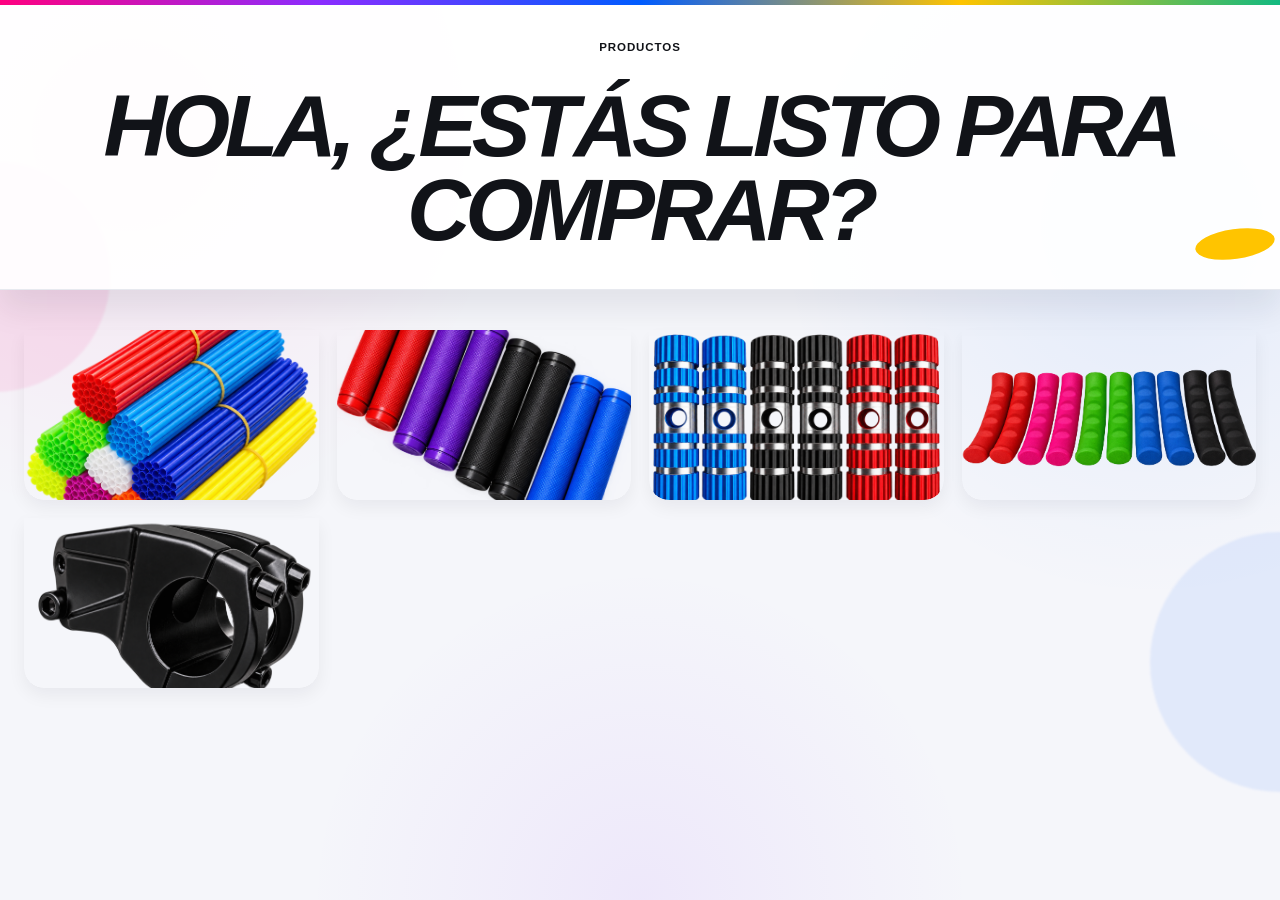
==== index.html @ 0cabebf1 "first commit" ====
<!DOCTYPE html>
<html lang="en">
<head>
    <meta charset="UTF-8">
    <meta name="viewport" content="width=device-width, initial-scale=1.0">
    <title>Stunt</title>
    <link rel="stylesheet" href="style.css">
</head>
<body>
    <header>
        <nav class="navbar">
            <a href="prod.html">Productos</a>

        </nav>
        <h1>Hola, ¿estás listo para comprar?</h1>
    </header>
    <main id="main-index">
        <section class="seccion-miniaturas">
    <!-- El JavaScript inyectará las fotos de los productos acá adentro -->
    <div id="grid-miniaturas-destacadas"></div>
    </section>

    </main>
    <script src="js.js"></script>
</body>
</html>
---- style.css ----
/* ==========================================================================
   1. CONFIGURACIÓN BASE Y VARIABLES
   ========================================================================== */

:root {
  --rosa: #ff007f;
  --rosa-neon: #ff007b;
  --violeta: #8b2cff;
  --azul: #005cff;
  --azul-francia: #0052ff;
  --amarillo: #ffc400;
  --verde: #12b981;

  --negro: #111318;
  --negro-suave: #252936;
  --negro-asfalto: #11141d;

  --fondo: #f5f6fa;
  --fondo-web: #f5f6fa;
  --fondo-tarjeta: #ffffff;

  --blanco: #ffffff;

  --texto: #151821;
  --texto-principal: #151821;
  --texto-secundario: #697386;

  --borde: #e7e9ef;
  --borde-suave: #e7e9ef;
}

/* ==========================================================================
   2. RESET
   ========================================================================== */

* {
  box-sizing: border-box;
  margin: 0;
  padding: 0;
}

html {
  scroll-behavior: smooth;
}

body {
  min-height: 100vh;
  font-family: Arial, Helvetica, sans-serif;
  background:
    radial-gradient(
      circle at 10% 15%,
      rgba(255, 0, 127, 0.08),
      transparent 28%
    ),
    radial-gradient(
      circle at 90% 25%,
      rgba(0, 92, 255, 0.08),
      transparent 28%
    ),
    radial-gradient(
      circle at 50% 100%,
      rgba(139, 44, 255, 0.07),
      transparent 30%
    ),
    var(--fondo);
  color: var(--texto);
  line-height: 1.4;
  overflow-x: hidden;
}

/* ==========================================================================
   3. GRAFFITI DE FONDO
   ========================================================================== */

body::before,
body::after {
  content: "";
  position: fixed;
  z-index: -1;
  pointer-events: none;
  border-radius: 50%;
  filter: blur(1px);
}

body::before {
  width: 230px;
  height: 230px;
  top: 18%;
  left: -120px;
  background: rgba(255, 0, 127, 0.08);
  animation: graffitiRosa 10s ease-in-out infinite alternate;
}

body::after {
  width: 260px;
  height: 260px;
  right: -130px;
  bottom: 12%;
  background: rgba(0, 92, 255, 0.08);
  animation: graffitiAzul 12s ease-in-out infinite alternate;
}

@keyframes graffitiRosa {
  0% {
    transform: translate(0, 0) rotate(0deg);
  }

  100% {
    transform: translate(40px, 70px) rotate(25deg);
  }
}

@keyframes graffitiAzul {
  0% {
    transform: translate(0, 0) rotate(0deg);
  }

  100% {
    transform: translate(-40px, -50px) rotate(-25deg);
  }
}

/* ==========================================================================
   4. HEADER
   ========================================================================== */

header {
  position: relative;
  padding: 28px 16px 32px;
  text-align: center;
  background: rgba(255, 255, 255, 0.92);
  border-bottom: 1px solid var(--borde);
  box-shadow: 0 20px 30px rgba(15, 23, 42, 0.08);
  overflow: hidden;
}

header::before {
  content: "";
  position: absolute;
  top: 0;
  left: 0;
  width: 100%;
  height: 5px;
  background: linear-gradient(
    90deg,
    var(--rosa),
    var(--violeta),
    var(--azul),
    var(--amarillo),
    var(--verde)
  );
}

/* ==========================================================================
   5. NAVBAR
   ========================================================================== */

.navbar {
  position: relative;
  z-index: 5;
  display: flex;
  justify-content: center;
  align-items: center;
  flex-wrap: wrap;
  gap: 10px;
  margin-bottom: 22px;
}

.navbar a {
  display: inline-block;
  padding: 7px 11px;
  color: var(--negro);
  font-size: 0.72rem;
  font-weight: 800;
  letter-spacing: 0.08em;
  text-decoration: none;
  text-transform: uppercase;
  border-radius: 8px;
  transition:
    color 0.25s ease,
    background 0.25s ease,
    transform 0.25s ease;
  animation: navEntrada 0.7s ease both;
}

.navbar a:hover {
  color: var(--blanco);
  background: var(--negro);
  transform: translateY(-2px) rotate(-1deg);
}

@keyframes navEntrada {
  from {
    opacity: 0;
    transform: translateY(-8px);
  }

  to {
    opacity: 1;
    transform: translateY(0);
  }
}

/* ==========================================================================
   6. TÍTULO
   ========================================================================== */

header h1 {
  position: relative;
  display: inline-block;
  color: var(--negro);
  font-size: 28px;
  font-weight: 900;
  font-style: italic;
  line-height: 0.95;
  letter-spacing: -0.06em;
  text-transform: uppercase;
  animation: tituloEntrada 0.9s ease both;
}

header h1::after {
  content: "";
  position: absolute;
  z-index: -1;
  width: 80px;
  height: 30px;
  right: -20px;
  bottom: -8px;
  background: var(--amarillo);
  border-radius: 50%;
  transform: rotate(-8deg);
  animation: tituloNeon 4s ease-in-out infinite alternate;
}

.txt-rosa {
  color: var(--rosa);
}

.txt-azul {
  color: var(--azul);
}

.txt-amarillo {
  color: var(--amarillo);
}

@keyframes tituloEntrada {
  0% {
    opacity: 0;
    transform: translateY(20px) rotate(-4deg) scale(0.92);
  }

  100% {
    opacity: 1;
    transform: translateY(0) rotate(0) scale(1);
  }
}

@keyframes tituloNeon {
  0% {
    transform: rotate(-8deg) scale(1);
  }

  100% {
    transform: rotate(6deg) scale(1.12);
  }
}

/* ==========================================================================
   7. CONTENIDO PRINCIPAL
   ========================================================================== */

#main-index {
  width: 100%;
  display: flex;
  align-items: center;
  justify-content: center;
}

main {
  width: 100%;
  margin: 0 auto;
  padding: 10px;
}

/* ==========================================================================
   8. LISTADO DE PRODUCTOS
   FIRST MOBILE
   ========================================================================== */

.prod-list {
  width: 100%;
  display: grid;

  /* Mercado Libre: varios productos por fila */
  grid-template-columns: repeat(2, minmax(0, 1fr));

  gap: 10px;
  justify-content: center;
  align-items: stretch;
}

/* ==========================================================================
   9. TARJETA DE PRODUCTO
   ========================================================================== */

.producto-card {
  --color-card: var(--rosa);
  --delay-card: 0s;

  position: relative;

  display: flex;
  flex-direction: column;
  align-items: center;

  width: 100%;
  min-width: 0;
  max-width: none;

  margin: 0;
  padding: 12px;

  background: var(--fondo-tarjeta);
  border: 1px solid var(--borde);
  border-radius: 15px;

  text-align: center;
  overflow: hidden;
  text-wrap: wrap;

  box-shadow:
    0 8px 20px rgba(15, 23, 42, 0.07),
    0 2px 6px rgba(15, 23, 42, 0.03);

  animation: tarjetaFlotando 5s ease-in-out infinite;
  animation-delay: var(--delay-card);

  transition:
    transform 0.3s ease,
    box-shadow 0.3s ease;
}

.producto-card::before {
  content: "";
  position: absolute;
  top: 0;
  left: 0;

  width: 100%;
  height: 4px;

  background: var(--color-card);
}

.producto-card::after {
  content: "";
  position: absolute;
  z-index: 0;

  width: 85px;
  height: 85px;

  right: -40px;
  bottom: -40px;

  background: var(--color-card);
  opacity: 0.08;

  border-radius: 50%;
  pointer-events: none;
}

.producto-card:nth-child(4n + 1) {
  --color-card: var(--rosa);
  --delay-card: 0s;
}

.producto-card:nth-child(4n + 2) {
  --color-card: var(--azul);
  --delay-card: 0.3s;
}

.producto-card:nth-child(4n + 3) {
  --color-card: var(--violeta);
  --delay-card: 0.6s;
}

.producto-card:nth-child(4n + 4) {
  --color-card: var(--amarillo);
  --delay-card: 0.9s;
}

@keyframes tarjetaFlotando {
  0%,
  100% {
    transform: translateY(0);
  }

  50% {
    transform: translateY(-4px);
  }
}

/* ==========================================================================
   10. IMAGEN DEL PRODUCTO + EFECTO 3D
   ========================================================================== */

.producto-card img {
  --img-rx: 0deg;
  --img-ry: 0deg;
  --img-z: 10px;
  --img-scale: 1;

  position: relative;
  z-index: 2;

  width: 80%;
  max-width: 210px;
  height: 125px;

  object-fit: contain;
  margin-bottom: 12px;

  background: linear-gradient(
    145deg,
    #f8f9fc,
    #eef1f6
  );

  border-radius: 12px;
  border: 1px solid #edf0f5;

  transform:
    perspective(800px)
    translateZ(var(--img-z))
    rotateX(var(--img-rx))
    rotateY(var(--img-ry))
    scale(var(--img-scale));

  transform-style: preserve-3d;

  filter:
    drop-shadow(0 14px 8px rgba(15, 23, 42, 0.12))
    drop-shadow(0 4px 4px rgba(0, 0, 0, 0.06));

  animation:
    imagenRespira 4s ease-in-out infinite,
    imagenBalancea 6s ease-in-out infinite alternate;

  transition:
    filter 0.35s ease,
    transform 0.35s ease;
}

@keyframes imagenRespira {
  0%,
  100% {
    transform:
      perspective(800px)
      translateZ(var(--img-z))
      rotateX(var(--img-rx))
      rotateY(var(--img-ry))
      scale(var(--img-scale));
  }

  50% {
    transform:
      perspective(800px)
      translateY(-3px)
      translateZ(var(--img-z))
      rotateX(var(--img-rx))
      rotateY(var(--img-ry))
      scale(calc(var(--img-scale) * 1.025));
  }
}

@keyframes imagenBalancea {
  0% {
    rotate: -1deg;
  }

  100% {
    rotate: 1deg;
  }
}

/* ==========================================================================
   11. TEXTOS DEL PRODUCTO
   ========================================================================== */

.producto-card h2 {
  position: relative;
  z-index: 2;

  width: 100%;

  margin-bottom: 6px;

  color: var(--texto-principal);
  font-size: 0.92rem;
  font-weight: 900;
  line-height: 1.15;
}

.producto-card p {
  position: relative;
  z-index: 2;

  width: 100%;

  margin-bottom: 10px;

  color: var(--texto-secundario);
  font-size: 0.78rem;
  line-height: 1.35;
}

.color-text-verde {
  color: var(--verde) !important;
}

.color-text-rosa {
  color: var(--rosa) !important;
}

.color-text-azul {
  color: var(--azul) !important;
}

.color-text-violeta {
  color: var(--violeta) !important;
}

.color-text-amarillo {
  color: #d69f00 !important;
}

.color-text-naranja {
  color: #ff6600 !important;
}

.color-text-negro {
  color: var(--negro) !important;
}

.color-text-blanco {
  color: #a1b1c7 !important;
}

/* ==========================================================================
   12. BOTONES
   ========================================================================== */

.btn-comprar,
.btn-ver-mas {
  position: relative;
  z-index: 2;

  display: inline-flex;
  align-items: center;
  justify-content: center;

  width: 100%;
  min-height: 40px;

  border: 0;
  border-radius: 9px;

  font-size: 0.7rem;
  font-weight: 900;
  letter-spacing: 0.03em;
  text-transform: uppercase;

  cursor: pointer;

  transition:
    transform 0.1s ease,
    background 0.25s ease,
    box-shadow 0.25s ease;

  -webkit-tap-highlight-color: transparent;
}

.btn-comprar {
  margin-top: auto;

  color: var(--blanco);
  background: var(--negro);
}

.btn-comprar:hover {
  background: var(--rosa);
  transform: translateY(-2px);

  box-shadow:
    0 8px 18px color-mix(
      in srgb,
      var(--rosa) 25%,
      transparent
    );
}

.btn-ver-mas {
  margin-top: 7px;

  color: var(--negro);
  background: #eef0f5;
}

.btn-ver-mas:hover {
  color: var(--blanco);
  background: var(--azul);
  transform: translateY(-2px);

  box-shadow:
    0 8px 18px color-mix(
      in srgb,
      var(--azul) 25%,
      transparent
    );
}

/* ==========================================================================
   13. DETALLE DEL PRODUCTO
   ========================================================================== */

#detalle-producto-container {
  width: 100%;
}

.producto-card-detalle {
  position: relative;

  display: flex;
  flex-direction: column;
  align-items: center;

  width: 100%;
  max-width: 850px;

  margin: 0 auto;
  padding: 22px;

  background: var(--fondo-tarjeta);
  border: 1px solid var(--borde);
  border-radius: 20px;

  box-shadow:
    0 15px 35px rgba(15, 23, 42, 0.08);

  overflow: hidden;
}

.producto-card-detalle img {
  width: 100%;
  max-width: 420px;
  height: 300px;

  object-fit: contain;
  margin-bottom: 20px;

  background: #f8fafc;
  border: 1px solid #edf0f5;
  border-radius: 16px;
}

/* ==========================================================================
   14. SELECTORES DE COLORES
   ========================================================================== */

.contenedor-selectores {
  display: flex;
  flex-wrap: wrap;
  justify-content: center;

  gap: 10px;

  width: 100%;
  max-width: 280px;

  margin: 20px 0;
}

.circulo-color {
  width: 34px;
  height: 34px;

  flex: 0 0 auto;

  border-radius: 50%;
  border: 3px solid var(--blanco) !important;

  box-shadow:
    0 0 0 1px #cbd5e1,
    0 2px 6px rgba(0, 0, 0, 0.08);

  cursor: pointer;

  transition:
    transform 0.2s ease,
    box-shadow 0.2s ease;
}

.circulo-color:hover {
  transform: scale(1.12);
}

.circulo-color.activo {
  transform: scale(1.22);

  box-shadow:
    0 0 0 2px var(--negro),
    0 4px 10px rgba(0, 0, 0, 0.15);
}

/* MAPEO DE COLORES */

.circulo-color.color-rojo {
  background-color: #ff0044 !important;
}

.circulo-color.color-azul {
  background-color: #0055ff !important;
}

.circulo-color.color-negro {
  background-color: #111318 !important;
}

.circulo-color.color-blanco {
  background-color: #ffffff !important;
}

.circulo-color.color-verde {
  background-color: #12b981 !important;
}

.circulo-color.color-amarillo {
  background-color: #ffcc00 !important;
}

.circulo-color.color-violeta {
  background-color: #8b2cff !important;
}

.circulo-color.color-naranja {
  background-color: #ff6600 !important;
}

.circulo-color.color-verde-lima {
  background-color: #ccff00 !important;
}

.circulo-color.color-rosa {
  background-color: #ff007f !important;
}

.color-indicador {
  display: inline-flex;
  align-items: center;
  gap: 8px;

  margin-bottom: 12px;

  color: var(--texto-secundario);
  font-size: 0.9rem;
  font-weight: 700;
}

.btn-volver {
  display: inline-flex;
  align-items: center;
  justify-content: center;

  width: 100%;
  min-height: 44px;

  margin-top: 15px;

  color: var(--blanco);
  background: var(--negro);

  border: 0;
  border-radius: 10px;

  font-size: 0.82rem;
  font-weight: 900;
  text-transform: uppercase;

  cursor: pointer;

  transition:
    transform 0.25s ease,
    background 0.25s ease;
}

.btn-volver:hover {
  background: var(--violeta);
  transform: translateY(-2px);
}

/* ==========================================================================
   15. CARRITO FLOTANTE
   ========================================================================== */

#btn-flotante-carrito {
  position: fixed;
  z-index: 1000;

  right: 16px;
  bottom: 16px;

  display: flex;
  align-items: center;
  justify-content: center;

  gap: 10px;

  width: auto;
  height: auto;

  padding: 12px 20px;

  color: var(--verde);
  background: var(--negro);

  border: 2px solid var(--verde);
  border-radius: 50px;

  font-size: 0.85rem;
  font-weight: 900;
  letter-spacing: 0.05em;
  text-transform: uppercase;

  cursor: pointer;

  box-shadow:
    0 12px 28px rgba(15, 23, 42, 0.2);

  animation:
    pulsoFlotante 3s ease-in-out infinite;

  -webkit-tap-highlight-color: transparent;
}

#btn-flotante-carrito:active {
  transform: scale(0.95);
}

#btn-flotante-carrito .contador-burbuja {
  position: relative;

  display: flex;
  align-items: center;
  justify-content: center;

  min-width: 22px;
  height: 22px;

  padding: 0 6px;

  color: var(--blanco);
  background: var(--rosa);

  border-radius: 999px;

  font-size: 0.7rem;
  font-weight: 900;
}

@keyframes pulsoFlotante {
  0%,
  100% {
    transform: scale(1);
  }

  50% {
    transform: scale(1.04);
    box-shadow:
      0 14px 32px rgba(18, 185, 129, 0.25);
  }
}

/* ==========================================================================
   16. CHECKOUT
   ========================================================================== */

.lista-checkout-premium {
  display: flex;
  flex-direction: column;

  gap: 16px;

  width: 100%;

  margin: 20px 0;
}

.item-checkout-card {
  position: relative;

  display: flex;
  flex-direction: column;

  gap: 12px;

  width: 100%;

  padding: 20px;

  background: var(--blanco);

  border: 1px solid var(--borde);
  border-radius: 16px;

  box-shadow:
    0 4px 15px rgba(15, 23, 42, 0.04);
}

.item-info {
  text-align: left;
  padding-right: 40px;
}

.item-titulo {
  display: block;

  margin-bottom: 6px;

  color: var(--texto-principal);

  font-size: 2.5rem;
  font-weight: 900;
}

.item-tag-color {
  display: inline-block;

  padding: 5px 12px;

  background: #f0f2f6;

  border-radius: 8px;

  font-size: 1.25rem;
  font-weight: 800;

  text-transform: uppercase;
  letter-spacing: 0.05em;
}

.item-controles-precio {
  display: flex;
  align-items: center;
  justify-content: space-between;

  width: 100%;

  margin-top: 10px;
  padding-top: 12px;

  border-top: 1px solid rgba(0, 0, 0, 0.03);
}

.item-controles {
  display: flex;
  align-items: center;

  gap: 12px;

  padding: 4px;

  background: #f0f2f6;

  border-radius: 30px;
}

.btn-cant {
  display: flex;
  align-items: center;
  justify-content: center;

  width: 38px;
  height: 38px;

  color: var(--negro);
  background: var(--blanco);

  border: 0;
  border-radius: 50%;

  font-size: 1.4rem;
  font-weight: 900;

  cursor: pointer;

  box-shadow:
    0 2px 6px rgba(0, 0, 0, 0.08);

  -webkit-tap-highlight-color: transparent;
}

.btn-cant:active {
  transform: scale(0.9);
}

.item-cantidad-num {
  min-width: 24px;

  color: var(--texto-principal);

  font-size: 1.15rem;
  font-weight: 900;

  text-align: center;
}

.item-subtotal {
  color: var(--texto-principal);

  font-size: 1.4rem;
  font-weight: 900;
}

.btn-eliminar-item {
  position: absolute;

  top: 16px;
  right: 16px;

  display: flex;
  align-items: center;
  justify-content: center;

  padding: 8px;

  border: 0;
  border-radius: 10px;

  color: #dc2626;
  background: #fff0f2;

  font-size: 1.2rem;

  cursor: pointer;

  -webkit-tap-highlight-color: transparent;
}

.btn-eliminar-item:active {
  transform: scale(0.85);
}

.total-pago {
  display: flex;
  align-items: center;
  justify-content: space-between;

  width: 100%;

  margin: 30px 0 15px;
  padding: 20px 4px 0;

  border-top: 2px dashed var(--borde);

  color: var(--texto-principal);

  font-size: 1.4rem;
  font-weight: 900;
}

.total-pago strong {
  color: var(--azul-francia);
  font-size: 2rem;
}

/* ==========================================================================
   17. FORMULARIO
   ========================================================================== */

.form-premium {
  display: flex;
  flex-direction: column;

  gap: 20px;

  width: 100%;
  max-width: 700px;

  margin: 25px auto 0;
}

.input-grupo {
  display: flex;
  flex-direction: column;

  gap: 8px;

  text-align: left;
}

.input-grupo label {
  color: var(--texto-principal);

  font-size: 0.95rem;
  font-weight: 900;

  text-transform: uppercase;
  letter-spacing: 0.05em;
}

.input-grupo input,
.input-grupo select,
.input-grupo textarea {
  width: 100%;

  padding: 16px;

  color: var(--texto-principal);
  background: var(--blanco);

  border: 1px solid var(--borde);
  border-radius: 12px;

  outline: none;

  font-family: inherit;
  font-size: 1.1rem;

  transition:
    border-color 0.2s ease,
    box-shadow 0.2s ease;
}

.input-grupo input:focus,
.input-grupo select:focus,
.input-grupo textarea:focus {
  border-color: var(--azul);

  box-shadow:
    0 0 0 3px rgba(0, 92, 255, 0.15);
}

.btn-enviar-wa {
  display: flex;
  align-items: center;
  justify-content: center;

  width: 100%;
  min-height: 56px;

  margin-top: 10px;

  color: var(--blanco);
  background: #111;

  border: 0;
  border-radius: 14px;

  font-size: 1.05rem;
  font-weight: 900;

  text-transform: uppercase;
  letter-spacing: 0.05em;

  cursor: pointer;

  box-shadow:
    0 6px 15px rgba(0, 0, 0, 0.1);

  transition:
    transform 0.1s ease,
    background 0.25s ease;

  -webkit-tap-highlight-color: transparent;
}

.btn-enviar-wa:hover {
  background: var(--verde);

  box-shadow:
    0 10px 22px rgba(18, 185, 129, 0.25);
}

.btn-enviar-wa:active {
  transform: scale(0.96);
}

/* ==========================================================================
   18. TOAST
   ========================================================================== */

.toast-notificacion {
  position: fixed;
  z-index: 2000;

  left: 50%;
  bottom: 25px;

  width: calc(100% - 30px);
  max-width: 420px;

  padding: 14px 18px;

  color: var(--blanco);
  background: var(--negro);

  border: 1px solid rgba(255, 255, 255, 0.08);
  border-radius: 12px;

  font-size: 0.82rem;
  font-weight: 700;

  text-align: center;

  box-shadow:
    0 15px 35px rgba(15, 23, 42, 0.25);

  transform: translate(-50%, 120px);

  opacity: 0;

  pointer-events: none;

  transition:
    transform 0.35s ease,
    opacity 0.35s ease;
}

.toast-notificacion.mostrar {
  transform: translate(-50%, 0);
  opacity: 1;
}

/* ==========================================================================
   19. MINIATURAS DESTACADAS
   ========================================================================== */

.seccion-miniaturas {
  position: relative;

  display: flex;
  flex-direction: column;
  align-items: center;
  justify-content: center;

  width: 100%;
}

#grid-miniaturas-destacadas {
  display: flex;
  flex-direction: column;
  align-items: center;
  justify-content: center;

  width: 100%;
}

.miniatura-item-home {
  position: relative;

  width: 80%;

  overflow: hidden;

  border-radius: 0 0 20px 20px;

  box-shadow:
    0 7px 18px rgba(15, 23, 42, 0.06);

  transition:
    transform 0.25s ease,
    box-shadow 0.25s ease;

  cursor: pointer;
}

.miniatura-item-home:hover {
  transform: translateY(-4px);

  box-shadow:
    0 12px 25px rgba(15, 23, 42, 0.1);
}

.miniatura-item-home img {
  display: block;

  width: 100%;
  height: auto;

  border-radius: 0 0 20px 20px;

  box-shadow:
    0 25px 30px rgba(15, 23, 42, 0.12);

  transition: transform 0.35s ease;
}

.miniatura-item-home:hover img {
  transform: scale(1.04);
}

/* ==========================================================================
   20. ELEMENTOS FINALES
   ========================================================================== */

#header-fin {
  margin-bottom: 60px;
}

/* ==========================================================================
   21. TABLET
   ========================================================================== */

@media (min-width: 480px) {
  .prod-list {
    grid-template-columns: repeat(3, minmax(0, 1fr));
    gap: 14px;
  }

  .producto-card {
    padding: 15px;
  }

  .producto-card img {
    height: 140px;
  }

  .producto-card h2 {
    font-size: 0.98rem;
  }

  .producto-card p {
    font-size: 0.82rem;
  }

  .btn-comprar,
  .btn-ver-mas {
    font-size: 0.74rem;
  }

  #grid-miniaturas-destacadas {
    display: grid;
    grid-template-columns: repeat(3, 1fr);
    gap: 14px;
  }

  .miniatura-item-home {
    width: 100%;
  }
}

/* ==========================================================================
   22. TABLET GRANDE
   ========================================================================== */

@media (min-width: 650px) {
  .item-checkout-card {
    flex-direction: row;
    align-items: center;
    justify-content: space-between;

    padding: 20px 70px 20px 20px;
  }

  .item-controles-precio {
    width: auto;

    justify-content: flex-end;

    gap: 40px;

    margin-top: 0;
    padding-top: 0;

    border-top: none;
  }

  .btn-eliminar-item {
    top: 50%;
    right: 20px;

    background: transparent;

    transform: translateY(-50%);
  }

  .btn-eliminar-item:active {
    transform: translateY(-50%) scale(0.85);
  }
}

/* ==========================================================================
   23. DESKTOP
   ========================================================================== */

@media (min-width: 768px) {
  header {
    padding: 32px 25px 38px;
  }

  main {
    padding: 40px 24px 70px;
  }

  .prod-list {
    grid-template-columns: repeat(4, minmax(0, 1fr));
    gap: 18px;
  }

  .producto-card {
    padding: 18px;
  }

  .producto-card:hover {
    transform: translateY(-7px);

    box-shadow:
      0 20px 40px rgba(15, 23, 42, 0.12),
      0 5px 12px rgba(15, 23, 42, 0.05);
  }

  .producto-card:hover img {
    --img-rx: 4deg;
    --img-ry: -7deg;
    --img-z: 35px;
    --img-scale: 1.04;

    filter:
      drop-shadow(0 25px 14px rgba(15, 23, 42, 0.2))
      drop-shadow(0 8px 8px rgba(139, 44, 255, 0.12));
  }

  .producto-card img {
    height: 155px;
  }

  .producto-card h2 {
    font-size: 1.05rem;
  }

  .producto-card p {
    font-size: 0.9rem;
  }

  .btn-comprar,
  .btn-ver-mas {
    font-size: 0.82rem;
  }

  .producto-card-detalle {
    padding: 30px;
  }

  .item-checkout-card {
    grid-template-columns: 90px 1fr auto;
    align-items: center;
  }

  #grid-miniaturas-destacadas {
    grid-template-columns: repeat(4, 1fr);
    gap: 18px;
  }

  .miniatura-item-home img {
    height: 170px;
    object-fit: cover;
  }
}

/* ==========================================================================
   24. DESKTOP GRANDE
   ========================================================================== */

@media (min-width: 1024px) {
  .prod-list {
    grid-template-columns: repeat(5, minmax(0, 1fr));
    gap: 20px;
  }

  .producto-card {
    padding: 20px;
  }

  .producto-card img {
    max-width: 210px;
  }

  header h1 {
    font-size: clamp(3.5rem, 7vw, 5.5rem);
  }
}

/* ==========================================================================
   25. ACCESIBILIDAD / MENOS ANIMACIONES
   ========================================================================== */

@media (prefers-reduced-motion: reduce) {
  *,
  *::before,
  *::after {
    scroll-behavior: auto !important;
    animation-duration: 0.01ms !important;
    animation-iteration-count: 1 !important;
    transition-duration: 0.01ms !important;
  }
}
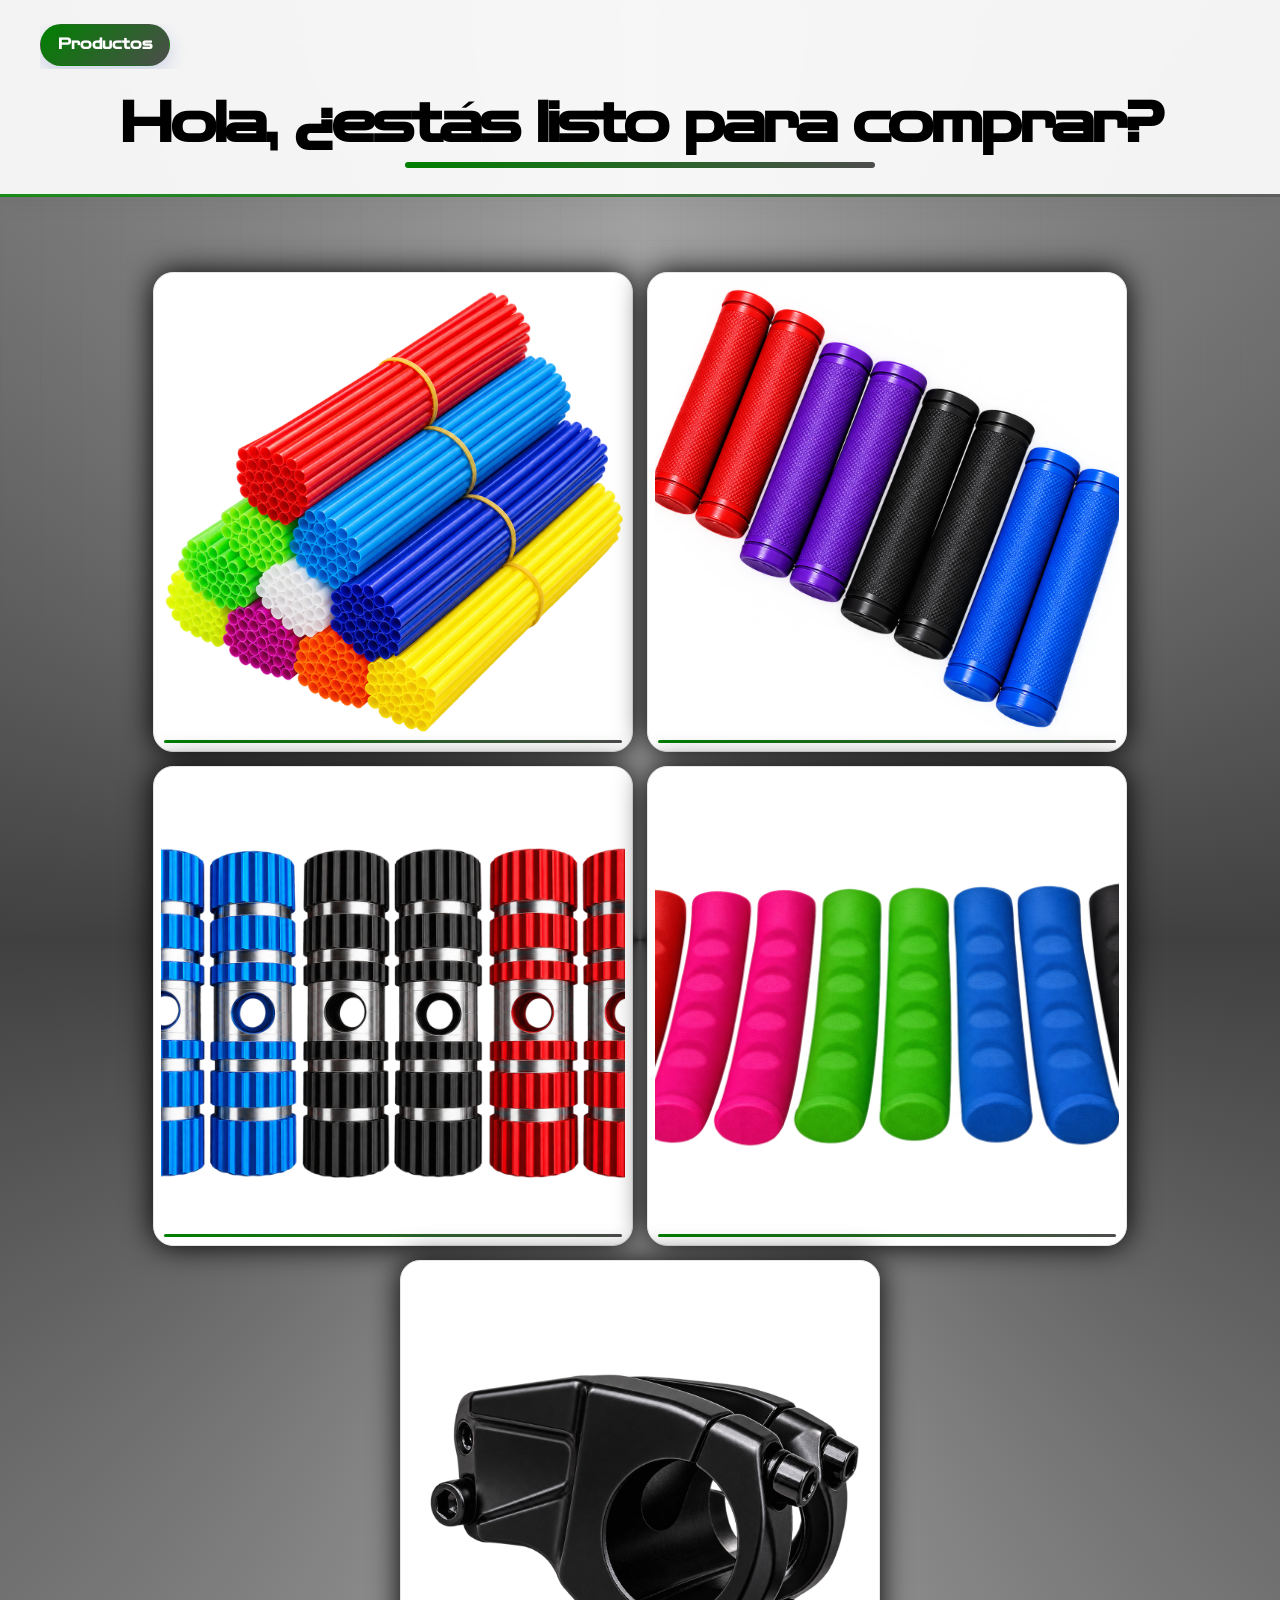
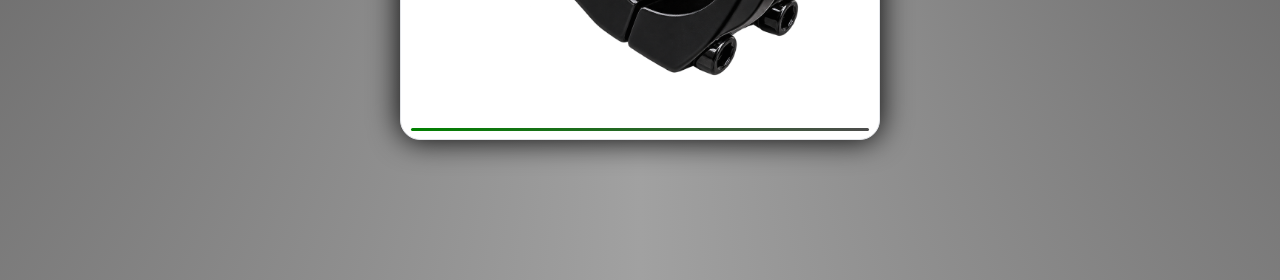
==== commit 628559c3: "panchossistematico" ====
--- a/index.html
+++ b/index.html
@@ -5,6 +5,9 @@
     <meta name="viewport" content="width=device-width, initial-scale=1.0">
     <title>Stunt</title>
     <link rel="stylesheet" href="style.css">
+   <link rel="preconnect" href="https://fonts.googleapis.com">
+<link rel="preconnect" href="https://fonts.gstatic.com" crossorigin>
+<link href="https://fonts.googleapis.com/css2?family=MedievalSharp&family=Zen+Dots&display=swap" rel="stylesheet">
 </head>
 <body>
     <header>
--- a/style.css
+++ b/style.css
@@ -1,37 +1,101 @@
-/* ==========================================================================
-   1. CONFIGURACIÓN BASE Y VARIABLES
-   ========================================================================== */
+/* =========================================================
+   STORE — RED & BLUE
+   Mobile First
+   Diseño moderno / colorido / fuerte / limpio
+   ========================================================= */
+
+
+/* =========================
+   1. VARIABLES
+   ========================= */
 
 :root {
-  --rosa: #ff007f;
-  --rosa-neon: #ff007b;
-  --violeta: #8b2cff;
-  --azul: #005cff;
-  --azul-francia: #0052ff;
-  --amarillo: #ffc400;
-  --verde: #12b981;
-
-  --negro: #111318;
-  --negro-suave: #252936;
-  --negro-asfalto: #11141d;
-
-  --fondo: #f5f6fa;
-  --fondo-web: #f5f6fa;
-  --fondo-tarjeta: #ffffff;
-
+
+  /* ROJOS */
+  --rojo: #e53935;
+  --rojo-fuerte: #c62828;
+  --rojo-claro: #ff5a57;
+  --rojo-suave: #fff0f0;
+
+  /* AZULES */
+  --azul: #2563eb;
+  --azul-fuerte: #1746b5;
+  --azul-claro: #4d83ff;
+  --azul-suave: #eef4ff;
+
+  /* NEUTROS */
+  --negro: #15171b;
+  --negro-suave: #24272d;
+
+  --gris-oscuro: #454952;
+  --gris: #777d87;
+  --gris-claro: #e7e9ed;
+
+  --fondo: #f5f6f8;
   --blanco: #ffffff;
 
-  --texto: #151821;
-  --texto-principal: #151821;
-  --texto-secundario: #697386;
-
-  --borde: #e7e9ef;
-  --borde-suave: #e7e9ef;
-}
-
-/* ==========================================================================
+  --texto: #17191d;
+  --texto-suave: #70757f;
+
+  --borde: #e3e5e9;
+
+
+  /* GRADIENTES */
+--verde: rgb(0, 177, 0);
+--verde-2:#177417;
+--gris: #5e5e5e;
+  --gradiente-principal:
+    linear-gradient(
+      135deg,
+      green,
+      #4d4c4c
+    );
+
+  --gradiente-rojo:
+    linear-gradient(
+      135deg,
+      #ef4444,
+      #c62828
+    );
+
+  --gradiente-azul:
+    linear-gradient(
+      135deg,
+      #3b82f6,
+      #1746b5
+    );
+
+
+  /* SOMBRAS */
+
+  --sombra-suave:
+    0 8px 25px rgba(15, 20, 30, 0.06);
+
+  --sombra-card:
+    0 12px 32px rgba(15, 20, 30, 0.08);
+
+  --sombra-hover:
+    0 18px 42px rgba(15, 20, 30, 0.13);
+
+
+  /* RADIOS */
+
+  --radio-xs: 9px;
+  --radio-sm: 13px;
+  --radio-md: 18px;
+  --radio-lg: 25px;
+  --radio-xl: 32px;
+
+
+  /* TRANSICIONES */
+
+  --transicion: 0.25s ease;
+}
+
+
+/* =========================
    2. RESET
-   ========================================================================== */
+   ========================= */
 
 * {
   box-sizing: border-box;
@@ -41,614 +105,605 @@
 
 html {
   scroll-behavior: smooth;
+  -webkit-text-size-adjust: 100%;
 }
 
 body {
   min-height: 100vh;
-  font-family: Arial, Helvetica, sans-serif;
-  background:
-    radial-gradient(
-      circle at 10% 15%,
-      rgba(255, 0, 127, 0.08),
-      transparent 28%
-    ),
-    radial-gradient(
-      circle at 90% 25%,
-      rgba(0, 92, 255, 0.08),
-      transparent 28%
-    ),
-    radial-gradient(
-      circle at 50% 100%,
-      rgba(139, 44, 255, 0.07),
-      transparent 30%
-    ),
-    var(--fondo);
-  color: var(--texto);
+  font-family: "Zen Dots", sans-serif;
+background: conic-gradient( #a1a1a1, #414040, #a1a1a1, #414040, #a1a1a1);
+ 
+  
   line-height: 1.4;
   overflow-x: hidden;
 }
 
-/* ==========================================================================
-   3. GRAFFITI DE FONDO
-   ========================================================================== */
-
-body::before,
-body::after {
+
+
+body::before {
+
   content: "";
+
   position: fixed;
+
+  inset: 0;
+
   z-index: -1;
+
   pointer-events: none;
+
+  background-image:
+
+    linear-gradient(
+      rgba(30, 40, 60, 0.025) 1px,
+      transparent 1px
+    ),
+
+    linear-gradient(
+      90deg,
+      rgba(30, 40, 60, 0.025) 1px,
+      transparent 1px
+    );
+
+  background-size: 40px 40px;
+
+  mask-image:
+    linear-gradient(
+      to bottom,
+      black,
+      transparent 75%
+    );
+}
+
+
+img {
+  display: block;
+  max-width: 100%;
+}
+
+
+button,
+input,
+textarea,
+select {
+  font: inherit;
+}
+
+
+button {
+  cursor: pointer;
+}
+
+
+a {
+  color: inherit;
+  text-decoration: none;
+}
+
+
+/* =========================
+   3. HEADER
+   ========================= */
+
+header {
+
+  position: relative;
+
+  z-index: 50;
+
+  width: 100%;
+
+  padding:
+    18px 16px 21px;
+
+  background:
+    rgba(255, 255, 255, 0.91);
+
+  border-bottom:
+    1px solid rgba(20, 30, 50, 0.08);
+
+  box-shadow:
+    0 5px 25px rgba(20, 25, 35, 0.05);
+
+  backdrop-filter: blur(18px);
+  -webkit-backdrop-filter: blur(18px);
+}
+
+
+header::after {
+
+  content: "";
+
+  position: absolute;
+
+  left: 0;
+  right: 0;
+  bottom: -1px;
+
+  height: 3px;
+
+  background:
+    var(--gradiente-principal);
+
+  opacity: 0.9;
+}
+
+
+/* =========================
+   4. NAV
+   ========================= */
+
+nav {
+
+  display: flex;
+  align-items: center;
+
+  gap: 8px;
+
+  width: 100%;
+  max-width: 1200px;
+
+  margin:
+    0 auto 20px;
+
+  padding-bottom: 3px;
+
+  overflow-x: auto;
+  overflow-y: hidden;
+
+  scrollbar-width: none;
+}
+
+
+nav::-webkit-scrollbar {
+  display: none;
+}
+
+
+nav a,
+nav button {
+
+  flex: 0 0 auto;
+
+  display: inline-flex;
+  align-items: center;
+  justify-content: center;
+
+  min-height: 40px;
+
+  padding:
+    0 15px;
+
+  border:
+    1px solid var(--borde);
+
+  border-radius: 999px;
+
+  color: var(--gris-oscuro);
+
+  background:
+    var(--blanco);
+
+  font-size: 0.82rem;
+  font-weight: 750;
+
+  transition:
+    transform var(--transicion),
+    background var(--transicion),
+    color var(--transicion),
+    border-color var(--transicion),
+    box-shadow var(--transicion);
+}
+
+
+nav a:first-child,
+nav button:first-child {
+
+  color: var(--blanco);
+
+  border-color: transparent;
+
+  background:
+    var(--gradiente-principal);
+
+  box-shadow:
+    0 7px 18px rgba(37, 74, 180, 0.18);
+}
+
+
+nav a:active,
+nav button:active {
+  transform: scale(0.96);
+}
+
+
+/* =========================
+   5. TÍTULO
+   ========================= */
+
+header h1 {
+
+  position: relative;
+
+  width: fit-content;
+  max-width: 100%;
+
+  margin: 0 auto;
+
+  color: var(--gradiente-principal);
+
+  font-size:
+    clamp(
+      1.8rem,
+      8vw,
+      3.2rem
+    );
+
+  line-height: 0.95;
+
+  font-weight: 900;
+
+  letter-spacing: -0.055em;
+
+  text-align: center;
+}
+
+
+header h1::after {
+
+  content: "";
+
+  display: block;
+
+  width: 45%;
+  height: 6px;
+
+  margin:
+    12px auto 0;
+
+  border-radius: 999px;
+
+  background:
+    
+    var(--gradiente-principal);
+}
+
+
+/* =========================
+   6. MAIN
+   ========================= */
+
+main,
+#main-index {
+  display: flex;
+
+  width: 100%;
+  max-width: 1400px;
+
+  margin: 0 auto;
+
+  padding:
+    22px 14px
+    110px;
+  align-items: center;
+  justify-content: center;
+}
+
+
+/* =========================
+   7. PRODUCT GRID
+   ========================= */
+
+.prod-list {
+
+  display: grid;
+
+  grid-template-columns:
+    repeat(
+      2,
+      minmax(0, 1fr)
+    );
+
+  gap: 13px;
+
+  width: 100%;
+}
+
+
+/* =========================
+   8. PRODUCT CARD
+   ========================= */
+
+.producto-card {
+
+  --card-color: var(--azul);
+
+  position: relative;
+
+  display: flex;
+  flex-direction: column;
+
+  min-width: 0;
+
+  overflow: hidden;
+
+  padding: 10px;
+
+  border:
+    1px solid rgba(20, 25, 35, 0.08);
+
+  border-radius:
+    var(--radio-md);
+
+  background:
+    rgba(255, 255, 255, 0.97);
+
+  box-shadow:
+    var(--sombra-card);
+
+  transition:
+    transform var(--transicion),
+    box-shadow var(--transicion),
+    border-color var(--transicion);
+}
+
+
+/* Línea de color */
+
+.producto-card::before {
+
+  content: "";
+
+  position: absolute;
+
+  top: 0;
+
+  left: 15px;
+  right: 15px;
+
+  height: 4px;
+
+  border-radius:
+    0 0 999px 999px;
+
+  background:
+    var(--card-color);
+}
+
+
+/* Detalle decorativo */
+
+.producto-card::after {
+
+  content: "";
+
+  position: absolute;
+
+  width: 95px;
+  height: 95px;
+
+  top: -48px;
+  right: -48px;
+
   border-radius: 50%;
-  filter: blur(1px);
-}
-
-body::before {
-  width: 230px;
-  height: 230px;
-  top: 18%;
-  left: -120px;
-  background: rgba(255, 0, 127, 0.08);
-  animation: graffitiRosa 10s ease-in-out infinite alternate;
-}
-
-body::after {
-  width: 260px;
-  height: 260px;
-  right: -130px;
-  bottom: 12%;
-  background: rgba(0, 92, 255, 0.08);
-  animation: graffitiAzul 12s ease-in-out infinite alternate;
-}
-
-@keyframes graffitiRosa {
-  0% {
-    transform: translate(0, 0) rotate(0deg);
-  }
-
-  100% {
-    transform: translate(40px, 70px) rotate(25deg);
-  }
-}
-
-@keyframes graffitiAzul {
-  0% {
-    transform: translate(0, 0) rotate(0deg);
-  }
-
-  100% {
-    transform: translate(-40px, -50px) rotate(-25deg);
-  }
-}
-
-/* ==========================================================================
-   4. HEADER
-   ========================================================================== */
-
-header {
-  position: relative;
-  padding: 28px 16px 32px;
-  text-align: center;
-  background: rgba(255, 255, 255, 0.92);
-  border-bottom: 1px solid var(--borde);
-  box-shadow: 0 20px 30px rgba(15, 23, 42, 0.08);
+
+  background:
+    var(--card-color);
+
+  opacity: 0.055;
+
+  pointer-events: none;
+}
+
+
+/* Alternancia */
+
+.producto-card:nth-child(4n + 1) {
+  --card-color: green;
+}
+
+.producto-card:nth-child(4n + 2) {
+  --card-color: black;
+}
+
+.producto-card:nth-child(4n + 3) {
+  --card-color: rgb(35, 110, 35);
+}
+
+.producto-card:nth-child(4n + 4) {
+  --card-color: #414040;
+}
+
+
+/* =========================
+   9. PRODUCT IMAGE
+   ========================= */
+
+.producto-card img {
+
+  width: 100%;
+
+  aspect-ratio: 1 / 1;
+
+  object-fit: contain;
+
+  padding: 9px;
+
+  border-radius:
+    var(--radio-sm);
+
+  background:
+
+    linear-gradient(
+      145deg,
+      #ffffff 0%,
+      #f3f5f8 100%
+    );
+
+  border:
+    1px solid #707070;
+  box-shadow:
+    10px -10px 30px #858585;
+
+  transition:
+    transform 0.35s ease,
+    filter 0.35s ease;
+}
+
+
+/* =========================
+   10. PRODUCT TEXT
+   ========================= */
+
+.producto-card h2 {
+
+  margin:
+    12px 3px 5px;
+  
+
+  color:
+    var(--texto);
+
+  font-size:
+    0.95rem;
+
+  line-height: 1.2;
+
+  font-weight: 850;
+
+  letter-spacing:
+    -0.025em;
+}
+
+
+.producto-card p {
+
+  margin:
+    0 3px 12px;
+
+  color:
+    #4d4d4d;
+
+  font-size:
+    0.68rem;
+
+  line-height: 1.45;
+
+  display:
+    -webkit-box;
+
+  -webkit-line-clamp: 2;
+
+  -webkit-box-orient: vertical;
+
   overflow: hidden;
 }
 
-header::before {
-  content: "";
-  position: absolute;
-  top: 0;
-  left: 0;
+
+/* =========================
+   11. BOTONES
+   ========================= */
+
+.btn-comprar,
+.btn-ver-mas {
+
+
+  min-height: 43px;
+
+  margin-top: auto;
   width: 100%;
-  height: 5px;
-  background: linear-gradient(
-    90deg,
-    var(--rosa),
-    var(--violeta),
-    var(--azul),
-    var(--amarillo),
-    var(--verde)
-  );
-}
-
-/* ==========================================================================
-   5. NAVBAR
-   ========================================================================== */
-
-.navbar {
-  position: relative;
-  z-index: 5;
-  display: flex;
-  justify-content: center;
-  align-items: center;
-  flex-wrap: wrap;
-  gap: 10px;
-  margin-bottom: 22px;
-}
-
-.navbar a {
-  display: inline-block;
-  padding: 7px 11px;
-  color: var(--negro);
-  font-size: 0.72rem;
-  font-weight: 800;
-  letter-spacing: 0.08em;
-  text-decoration: none;
-  text-transform: uppercase;
-  border-radius: 8px;
+
+  border-radius:
+    13px;
+
+  font-size:
+    0.78rem;
+
+  font-weight:
+    850;
+
   transition:
-    color 0.25s ease,
-    background 0.25s ease,
-    transform 0.25s ease;
-  animation: navEntrada 0.7s ease both;
-}
-
-.navbar a:hover {
-  color: var(--blanco);
-  background: var(--negro);
-  transform: translateY(-2px) rotate(-1deg);
-}
-
-@keyframes navEntrada {
-  from {
-    opacity: 0;
-    transform: translateY(-8px);
-  }
-
-  to {
-    opacity: 1;
-    transform: translateY(0);
-  }
-}
-
-/* ==========================================================================
-   6. TÍTULO
-   ========================================================================== */
-
-header h1 {
-  position: relative;
-  display: inline-block;
-  color: var(--negro);
-  font-size: 28px;
-  font-weight: 900;
-  font-style: italic;
-  line-height: 0.95;
-  letter-spacing: -0.06em;
-  text-transform: uppercase;
-  animation: tituloEntrada 0.9s ease both;
-}
-
-header h1::after {
-  content: "";
-  position: absolute;
-  z-index: -1;
-  width: 80px;
-  height: 30px;
-  right: -20px;
-  bottom: -8px;
-  background: var(--amarillo);
-  border-radius: 50%;
-  transform: rotate(-8deg);
-  animation: tituloNeon 4s ease-in-out infinite alternate;
-}
-
-.txt-rosa {
-  color: var(--rosa);
-}
-
-.txt-azul {
-  color: var(--azul);
-}
-
-.txt-amarillo {
-  color: var(--amarillo);
-}
-
-@keyframes tituloEntrada {
-  0% {
-    opacity: 0;
-    transform: translateY(20px) rotate(-4deg) scale(0.92);
-  }
-
-  100% {
-    opacity: 1;
-    transform: translateY(0) rotate(0) scale(1);
-  }
-}
-
-@keyframes tituloNeon {
-  0% {
-    transform: rotate(-8deg) scale(1);
-  }
-
-  100% {
-    transform: rotate(6deg) scale(1.12);
-  }
-}
-
-/* ==========================================================================
-   7. CONTENIDO PRINCIPAL
-   ========================================================================== */
-
-#main-index {
-  width: 100%;
+    transform var(--transicion),
+    box-shadow var(--transicion),
+    background var(--transicion);
+}
+
+
+/* Comprar */
+
+.btn-comprar {
+
+  border: none;
+
+  color:
+    var(--blanco);
+
+  background:
+    var(--gradiente-principal);
+
+  box-shadow:
+    0 8px 18px
+    rgba(37, 74, 180, 0.18);
+}
+
+
+/* Ver más */
+
+.btn-ver-mas {
   display: flex;
   align-items: center;
   justify-content: center;
-}
-
-main {
-  width: 100%;
-  margin: 0 auto;
-  padding: 10px;
+  text-align: center;
+  
+  margin-top: 14px;
+  
+  /* Estética Street-Clean: Fondo limpio con borde sutil para que no sea un bloque tosco */
+  background-color: #fafbfe;
+  color:#181a1f;
+  border-radius: 12px; /* Esquinas redondeadas modernas y suaves */
+  
+  font-size: 0.75rem;
+  font-weight: 500;
+  text-shadow: 0px 0px 10px #01801c;
+  text-transform: uppercase;
+  letter-spacing: 0.06em; /* Letras levemente separadas al estilo indumentaria urbana */
+  
+  /* Transición fluida ante pulsaciones rápidas */
+  transition: transform 0.1s ease, border-color 0.2s ease, background-color 0.2s ease;
+  -webkit-tap-highlight-color: transparent;
+  cursor: pointer;
+}
+
+/* Respuesta física inmediata al presionar el botón con el pulgar */
+.btn-ver-mas:active {
+  transform: scale(0.96); /* Micro-hundimiento reactivo */
+  border-color: var(--azul); /* Destello sutil azul en el borde al cliquear */
 }
 
 /* ==========================================================================
-   8. LISTADO DE PRODUCTOS
-   FIRST MOBILE
+   12. DETALLE DEL PRODUCTO - SELECTORES DE COLORES (BLINDADO)
    ========================================================================== */
 
-.prod-list {
-  width: 100%;
-  display: grid;
-
-  /* Mercado Libre: varios productos por fila */
-  grid-template-columns: repeat(2, minmax(0, 1fr));
-
-  gap: 10px;
-  justify-content: center;
-  align-items: stretch;
-}
-
-/* ==========================================================================
-   9. TARJETA DE PRODUCTO
-   ========================================================================== */
-
-.producto-card {
-  --color-card: var(--rosa);
-  --delay-card: 0s;
-
+#detalle-producto-container {
+  background-color: #e4e4e4;
+  box-shadow: 0px 10px 20px;
+  border-radius: 20px;
+  font-family: "Zen Dots", sans-serif;
+}
+
+.producto-card-detalle {
   position: relative;
-
   display: flex;
   flex-direction: column;
   align-items: center;
-
-  width: 100%;
-  min-width: 0;
-  max-width: none;
-
-  margin: 0;
-  padding: 12px;
-
-  background: var(--fondo-tarjeta);
-  border: 1px solid var(--borde);
-  border-radius: 15px;
-
-  text-align: center;
-  overflow: hidden;
-  text-wrap: wrap;
-
-  box-shadow:
-    0 8px 20px rgba(15, 23, 42, 0.07),
-    0 2px 6px rgba(15, 23, 42, 0.03);
-
-  animation: tarjetaFlotando 5s ease-in-out infinite;
-  animation-delay: var(--delay-card);
-
-  transition:
-    transform 0.3s ease,
-    box-shadow 0.3s ease;
-}
-
-.producto-card::before {
-  content: "";
-  position: absolute;
-  top: 0;
-  left: 0;
-
-  width: 100%;
-  height: 4px;
-
-  background: var(--color-card);
-}
-
-.producto-card::after {
-  content: "";
-  position: absolute;
-  z-index: 0;
-
-  width: 85px;
-  height: 85px;
-
-  right: -40px;
-  bottom: -40px;
-
-  background: var(--color-card);
-  opacity: 0.08;
-
-  border-radius: 50%;
-  pointer-events: none;
-}
-
-.producto-card:nth-child(4n + 1) {
-  --color-card: var(--rosa);
-  --delay-card: 0s;
-}
-
-.producto-card:nth-child(4n + 2) {
-  --color-card: var(--azul);
-  --delay-card: 0.3s;
-}
-
-.producto-card:nth-child(4n + 3) {
-  --color-card: var(--violeta);
-  --delay-card: 0.6s;
-}
-
-.producto-card:nth-child(4n + 4) {
-  --color-card: var(--amarillo);
-  --delay-card: 0.9s;
-}
-
-@keyframes tarjetaFlotando {
-  0%,
-  100% {
-    transform: translateY(0);
-  }
-
-  50% {
-    transform: translateY(-4px);
-  }
-}
-
-/* ==========================================================================
-   10. IMAGEN DEL PRODUCTO + EFECTO 3D
-   ========================================================================== */
-
-.producto-card img {
-  --img-rx: 0deg;
-  --img-ry: 0deg;
-  --img-z: 10px;
-  --img-scale: 1;
-
-  position: relative;
-  z-index: 2;
-
-  width: 80%;
-  max-width: 210px;
-  height: 125px;
-
-  object-fit: contain;
-  margin-bottom: 12px;
-
-  background: linear-gradient(
-    145deg,
-    #f8f9fc,
-    #eef1f6
-  );
-
-  border-radius: 12px;
-  border: 1px solid #edf0f5;
-
-  transform:
-    perspective(800px)
-    translateZ(var(--img-z))
-    rotateX(var(--img-rx))
-    rotateY(var(--img-ry))
-    scale(var(--img-scale));
-
-  transform-style: preserve-3d;
-
-  filter:
-    drop-shadow(0 14px 8px rgba(15, 23, 42, 0.12))
-    drop-shadow(0 4px 4px rgba(0, 0, 0, 0.06));
-
-  animation:
-    imagenRespira 4s ease-in-out infinite,
-    imagenBalancea 6s ease-in-out infinite alternate;
-
-  transition:
-    filter 0.35s ease,
-    transform 0.35s ease;
-}
-
-@keyframes imagenRespira {
-  0%,
-  100% {
-    transform:
-      perspective(800px)
-      translateZ(var(--img-z))
-      rotateX(var(--img-rx))
-      rotateY(var(--img-ry))
-      scale(var(--img-scale));
-  }
-
-  50% {
-    transform:
-      perspective(800px)
-      translateY(-3px)
-      translateZ(var(--img-z))
-      rotateX(var(--img-rx))
-      rotateY(var(--img-ry))
-      scale(calc(var(--img-scale) * 1.025));
-  }
-}
-
-@keyframes imagenBalancea {
-  0% {
-    rotate: -1deg;
-  }
-
-  100% {
-    rotate: 1deg;
-  }
-}
-
-/* ==========================================================================
-   11. TEXTOS DEL PRODUCTO
-   ========================================================================== */
-
-.producto-card h2 {
-  position: relative;
-  z-index: 2;
-
-  width: 100%;
-
-  margin-bottom: 6px;
-
-  color: var(--texto-principal);
-  font-size: 0.92rem;
-  font-weight: 900;
-  line-height: 1.15;
-}
-
-.producto-card p {
-  position: relative;
-  z-index: 2;
-
-  width: 100%;
-
-  margin-bottom: 10px;
-
-  color: var(--texto-secundario);
-  font-size: 0.78rem;
-  line-height: 1.35;
-}
-
-.color-text-verde {
-  color: var(--verde) !important;
-}
-
-.color-text-rosa {
-  color: var(--rosa) !important;
-}
-
-.color-text-azul {
-  color: var(--azul) !important;
-}
-
-.color-text-violeta {
-  color: var(--violeta) !important;
-}
-
-.color-text-amarillo {
-  color: #d69f00 !important;
-}
-
-.color-text-naranja {
-  color: #ff6600 !important;
-}
-
-.color-text-negro {
-  color: var(--negro) !important;
-}
-
-.color-text-blanco {
-  color: #a1b1c7 !important;
-}
-
-/* ==========================================================================
-   12. BOTONES
-   ========================================================================== */
-
-.btn-comprar,
-.btn-ver-mas {
-  position: relative;
-  z-index: 2;
-
-  display: inline-flex;
-  align-items: center;
-  justify-content: center;
-
-  width: 100%;
-  min-height: 40px;
-
-  border: 0;
-  border-radius: 9px;
-
-  font-size: 0.7rem;
-  font-weight: 900;
-  letter-spacing: 0.03em;
-  text-transform: uppercase;
-
-  cursor: pointer;
-
-  transition:
-    transform 0.1s ease,
-    background 0.25s ease,
-    box-shadow 0.25s ease;
-
-  -webkit-tap-highlight-color: transparent;
-}
-
-.btn-comprar {
-  margin-top: auto;
-
-  color: var(--blanco);
-  background: var(--negro);
-}
-
-.btn-comprar:hover {
-  background: var(--rosa);
-  transform: translateY(-2px);
-
-  box-shadow:
-    0 8px 18px color-mix(
-      in srgb,
-      var(--rosa) 25%,
-      transparent
-    );
-}
-
-.btn-ver-mas {
-  margin-top: 7px;
-
-  color: var(--negro);
-  background: #eef0f5;
-}
-
-.btn-ver-mas:hover {
-  color: var(--blanco);
-  background: var(--azul);
-  transform: translateY(-2px);
-
-  box-shadow:
-    0 8px 18px color-mix(
-      in srgb,
-      var(--azul) 25%,
-      transparent
-    );
-}
-
-/* ==========================================================================
-   13. DETALLE DEL PRODUCTO
-   ========================================================================== */
-
-#detalle-producto-container {
-  width: 100%;
-}
-
-.producto-card-detalle {
-  position: relative;
-
-  display: flex;
-  flex-direction: column;
-  align-items: center;
-
   width: 100%;
   max-width: 850px;
-
   margin: 0 auto;
   padding: 22px;
-
   background: var(--fondo-tarjeta);
   border: 1px solid var(--borde);
   border-radius: 20px;
-
-  box-shadow:
-    0 15px 35px rgba(15, 23, 42, 0.08);
-
+  box-shadow: 0 15px 35px rgba(15, 23, 42, 0.08);
   overflow: hidden;
 }
 
@@ -656,113 +711,70 @@
   width: 100%;
   max-width: 420px;
   height: 300px;
-
   object-fit: contain;
   margin-bottom: 20px;
-
   background: #f8fafc;
   border: 1px solid #edf0f5;
+  box-shadow: 0px 10px 20px;
   border-radius: 16px;
 }
 
-/* ==========================================================================
-   14. SELECTORES DE COLORES
-   ========================================================================== */
-
+/* CONTENEDOR DE CÍRCULOS: Ahora sí controla el espacio en celulares */
 .contenedor-selectores {
   display: flex;
-  flex-wrap: wrap;
+  flex-wrap: wrap;       /* Obliga a los círculos a bajar si no entran en la fila */
   justify-content: center;
-
-  gap: 10px;
-
+  gap: 12px;             /* Separación prolija entre cada esferita */
   width: 100%;
-  max-width: 280px;
-
-  margin: 20px 0;
-}
-
+  max-width: 290px;      /* Medida ideal para que se acomoden en bloques limpios en celular */
+  margin: 20px auto;
+}
+
+/* El círculo interactivo de color (Blindado) */
 .circulo-color {
   width: 34px;
   height: 34px;
-
-  flex: 0 0 auto;
-
   border-radius: 50%;
-  border: 3px solid var(--blanco) !important;
-
-  box-shadow:
-    0 0 0 1px #cbd5e1,
-    0 2px 6px rgba(0, 0, 0, 0.08);
-
   cursor: pointer;
-
-  transition:
-    transform 0.2s ease,
-    box-shadow 0.2s ease;
+  
+  /* CAMBIO CLAVE: Usamos bordes limpios y sombras externas para que el color real explote */
+  border: 3px solid var(--blanco) !important; 
+  box-shadow: 0 0 0 1px #cbd5e1, 0 3px 8px rgba(15, 23, 42, 0.12);
+  
+  transition: transform 0.15s cubic-bezier(0.175, 0.885, 0.32, 1.275);
 }
 
 .circulo-color:hover {
   transform: scale(1.12);
 }
 
+/* El círculo que el usuario tiene seleccionado actualmente se expande */
 .circulo-color.activo {
-  transform: scale(1.22);
-
-  box-shadow:
-    0 0 0 2px var(--negro),
-    0 4px 10px rgba(0, 0, 0, 0.15);
-}
-
-/* MAPEO DE COLORES */
-
-.circulo-color.color-rojo {
-  background-color: #ff0044 !important;
-}
-
-.circulo-color.color-azul {
-  background-color: #0055ff !important;
-}
-
-.circulo-color.color-negro {
-  background-color: #111318 !important;
-}
-
-.circulo-color.color-blanco {
-  background-color: #ffffff !important;
-}
-
-.circulo-color.color-verde {
-  background-color: #12b981 !important;
-}
-
-.circulo-color.color-amarillo {
-  background-color: #ffcc00 !important;
-}
-
-.circulo-color.color-violeta {
-  background-color: #8b2cff !important;
-}
-
-.circulo-color.color-naranja {
-  background-color: #ff6600 !important;
-}
-
-.circulo-color.color-verde-lima {
-  background-color: #ccff00 !important;
-}
-
-.circulo-color.color-rosa {
-  background-color: #ff007f !important;
-}
+  transform: scale(1.22) !important;
+  border-color: var(--blanco) !important;
+  box-shadow: 0 0 0 2px var(--negro), 0 4px 10px rgba(0,0,0,0.2) !important;
+}
+
+/* ==========================================================================
+   MAPEO DE COLORES CON MÁXIMA PRIORIDAD PARA REEMPLAZAR TU CAPTURA
+   ========================================================================== */
+.circulo-color.color-rojo         { background: #ff0044 !important; background-color: #ff0044 !important; }
+.circulo-color.color-azul         { background: #0055ff !important; background-color: #0055ff !important; }
+.circulo-color.color-negro        { background: #111318 !important; background-color: #111318 !important; }
+.circulo-color.color-blanco       { background: #ffffff !important; background-color: #ffffff !important; }
+.circulo-color.color-verde        { background: #12b981 !important; background-color: #12b981 !important; }
+.circulo-color.color-amarillo     { background: #ffcc00 !important; background-color: #ffcc00 !important; }
+.circulo-color.color-violeta      { background: #8b2cff !important; background-color: #8b2cff !important; }
+.circulo-color.color-naranja      { background: #ff6600 !important; background-color: #ff6600 !important; }
+.circulo-color.color-verde-lima   { background: #ccff00 !important; background-color: #ccff00 !important; }
+.circulo-color.color-rosa         { background: #ff007f !important; background-color: #ff007f !important; }
+.circulo-color.color-gris         { background: #64748b !important; background-color: #64748b !important; }
 
 .color-indicador {
   display: inline-flex;
   align-items: center;
   gap: 8px;
-
   margin-bottom: 12px;
-
   color: var(--texto-secundario);
   font-size: 0.9rem;
   font-weight: 700;
@@ -772,27 +784,18 @@
   display: inline-flex;
   align-items: center;
   justify-content: center;
-
   width: 100%;
   min-height: 44px;
-
   margin-top: 15px;
-
   color: var(--blanco);
   background: var(--negro);
-
   border: 0;
   border-radius: 10px;
-
   font-size: 0.82rem;
   font-weight: 900;
   text-transform: uppercase;
-
   cursor: pointer;
-
-  transition:
-    transform 0.25s ease,
-    background 0.25s ease;
+  transition: transform 0.25s ease, background 0.25s ease;
 }
 
 .btn-volver:hover {
@@ -800,709 +803,1450 @@
   transform: translateY(-2px);
 }
 
-/* ==========================================================================
-   15. CARRITO FLOTANTE
-   ========================================================================== */
-
-#btn-flotante-carrito {
-  position: fixed;
-  z-index: 1000;
-
-  right: 16px;
-  bottom: 16px;
+
+/* =========================
+   13. SELECTORES DE COLOR
+   ========================= */
+
+.contenedor-selectores {
 
   display: flex;
+
+  flex-wrap: wrap;
+
+  align-items: center;
+
+  gap: 10px;
+
+  margin:
+    18px 0;
+}
+
+
+.circulo-color {
+
+  position: relative;
+
+  width: 40px;
+  height: 40px;
+
+  border:
+    3px solid #fff;
+
+  border-radius:
+    50%;
+
+  box-shadow:
+    0 0 0 1px #ddd,
+    0 5px 12px rgba(0, 0, 0, 0.10);
+
+  transition:
+    transform var(--transicion),
+    box-shadow var(--transicion);
+}
+
+
+.circulo-color:hover {
+  transform: scale(1.08);
+}
+
+
+.circulo-color.activo,
+.circulo-color.selected {
+
+  box-shadow:
+    0 0 0 2px var(--azul),
+    0 5px 15px
+    rgba(37, 99, 235, 0.20);
+}
+
+
+.color-indicador {
+
+  width: 100%;
+  height: 100%;
+
+  border-radius:
+    inherit;
+}
+
+
+/* =========================
+   14. COLORES
+   ========================= */
+
+.color-rojo {
+  background: #ef4444;
+}
+
+.color-rosa {
+  background: #ef4444;
+}
+
+.color-violeta {
+  background: #315fe8;
+}
+
+.color-azul {
+  background: #2563eb;
+}
+
+.color-azul-francia {
+  background: #1746b5;
+}
+
+.color-amarillo {
+  background: #c9cdd4;
+}
+
+.color-verde {
+  background: #64748b;
+}
+
+.color-negro {
+  background: #17191d;
+}
+
+.color-blanco {
+  background: #ffffff;
+}
+
+.color-naranja {
+  background: #d83b32;
+}
+
+
+/* =========================
+   15. VOLVER
+   ========================= */
+
+.btn-volver {
+
+  display: inline-flex;
+
   align-items: center;
   justify-content: center;
 
-  gap: 10px;
-
-  width: auto;
-  height: auto;
-
-  padding: 12px 20px;
-
-  color: var(--verde);
-  background: var(--negro);
-
-  border: 2px solid var(--verde);
-  border-radius: 50px;
-
-  font-size: 0.85rem;
-  font-weight: 900;
-  letter-spacing: 0.05em;
-  text-transform: uppercase;
-
-  cursor: pointer;
+  min-height: 43px;
+
+  margin-bottom:
+    15px;
+
+  padding:
+    0 17px;
+
+  border:
+    1px solid var(--borde);
+
+  border-radius:
+    999px;
+
+  color:
+    var(--texto);
+
+  background:
+    var(--blanco);
+
+  font-size:
+    0.8rem;
+
+  font-weight:
+    800;
 
   box-shadow:
-    0 12px 28px rgba(15, 23, 42, 0.2);
-
-  animation:
-    pulsoFlotante 3s ease-in-out infinite;
-
-  -webkit-tap-highlight-color: transparent;
-}
-
-#btn-flotante-carrito:active {
-  transform: scale(0.95);
-}
-
-#btn-flotante-carrito .contador-burbuja {
-  position: relative;
+    0 5px 15px
+    rgba(20, 25, 35, 0.05);
+
+  transition:
+    transform var(--transicion),
+    border-color var(--transicion),
+    color var(--transicion);
+}
+
+
+.btn-volver:hover {
+
+  border-color:
+    var(--azul);
+
+  color:
+    var(--azul);
+}
+
+
+/* =========================
+   16. CARRITO FLOTANTE
+   ========================= */
+
+#btn-flotante-carrito {
+
+  position: fixed;
+
+  z-index: 1000;
+
+  left: 12px;
+  right: 12px;
+
+  bottom:
+    calc(
+      12px +
+      env(safe-area-inset-bottom)
+    );
 
   display: flex;
+
+  align-items: center;
+  justify-content: space-between;
+
+  min-height: 58px;
+
+  padding:
+    8px 9px 8px 18px;
+
+  border:
+    1px solid
+    rgba(255, 255, 255, 0.5);
+
+  border-radius:
+    18px;
+
+  color:
+    var(--blanco);
+
+  background:
+    linear-gradient(
+      110deg,
+      #17191d,
+      #292d35
+    );
+
+  box-shadow:
+    0 15px 40px
+    rgba(15, 20, 30, 0.25);
+
+  backdrop-filter:
+    blur(15px);
+
+  -webkit-backdrop-filter:
+    blur(15px);
+
+  transition:
+    transform var(--transicion);
+}
+
+
+#btn-flotante-carrito::before {
+
+  content: "";
+
+  position: absolute;
+
+  inset: 0;
+
+  border-radius:
+    inherit;
+
+  padding: 1px;
+
+  background:
+    var(--gradiente-principal);
+
+  mask:
+    linear-gradient(#fff 0 0) content-box,
+    linear-gradient(#fff 0 0);
+
+  mask-composite:
+    exclude;
+
+  pointer-events:
+    none;
+}
+
+
+.contador-burbuja {
+
+  display: inline-flex;
+
   align-items: center;
   justify-content: center;
 
-  min-width: 22px;
-  height: 22px;
-
-  padding: 0 6px;
-
-  color: var(--blanco);
-  background: var(--rosa);
-
-  border-radius: 999px;
-
-  font-size: 0.7rem;
-  font-weight: 900;
-}
-
-@keyframes pulsoFlotante {
-  0%,
-  100% {
-    transform: scale(1);
-  }
-
-  50% {
-    transform: scale(1.04);
-    box-shadow:
-      0 14px 32px rgba(18, 185, 129, 0.25);
-  }
-}
-
-/* ==========================================================================
-   16. CHECKOUT
-   ========================================================================== */
-
+  min-width: 32px;
+  height: 32px;
+
+  padding:
+    0 8px;
+
+  border-radius:
+    999px;
+
+  color:
+    var(--blanco);
+
+  background:
+    var(--rojo);
+
+  font-size:
+    0.78rem;
+
+  font-weight:
+    900;
+
+  box-shadow:
+    0 5px 15px
+    rgba(229, 57, 53, 0.25);
+}
+
+
+/* =========================
+   17. CHECKOUT
+   ========================= */
+#resumen-pedido{
+  padding:60px;
+}
 .lista-checkout-premium {
   display: flex;
   flex-direction: column;
-
-  gap: 16px;
-
+  gap: 20px; /* Más espacio entre tarjetas */
   width: 100%;
-
-  margin: 20px 0;
-}
-
+}
+
+/* Tarjeta imponente con márgenes limpios */
 .item-checkout-card {
   position: relative;
-
   display: flex;
   flex-direction: column;
-
-  gap: 12px;
-
+  gap: 16px;
   width: 100%;
-
-  padding: 20px;
-
+  padding: 24px; /* Más acolchado interno */
   background: var(--blanco);
-
-  border: 1px solid var(--borde);
-  border-radius: 16px;
-
-  box-shadow:
-    0 4px 15px rgba(15, 23, 42, 0.04);
+  border: 2px solid var(--borde); /* Borde un toque más grueso */
+  border-radius: 20px;
+  box-shadow: 0 8px 24px rgba(15, 23, 42, 0.05);
 }
 
 .item-info {
   text-align: left;
-  padding-right: 40px;
-}
-
+  padding-right: 50px; /* Más margen para que no toque el tacho */
+}
+
+/* Título de producto enorme */
 .item-titulo {
+  font-size: 2.5rem !important; 
+  font-weight: 950;
+  color: var(--texto-principal);
+  margin-bottom: 8px;
   display: block;
-
-  margin-bottom: 6px;
-
-  color: var(--texto-principal);
-
-  font-size: 2.5rem;
-  font-weight: 900;
-}
-
+  letter-spacing: -0.02em;
+}
+
+/* Badge de color XL */
 .item-tag-color {
   display: inline-block;
-
-  padding: 5px 12px;
-
+  padding: 6px 14px;
   background: #f0f2f6;
-
-  border-radius: 8px;
-
-  font-size: 1.25rem;
-  font-weight: 800;
-
+  border-radius: 10px;
+  font-size: 1.2rem !important; 
+  font-weight: 900;
   text-transform: uppercase;
   letter-spacing: 0.05em;
 }
 
+/* Separador y fila inferior */
 .item-controles-precio {
   display: flex;
   align-items: center;
   justify-content: space-between;
-
   width: 100%;
-
-  margin-top: 10px;
-  padding-top: 12px;
-
-  border-top: 1px solid rgba(0, 0, 0, 0.03);
-}
-
+  margin-top: 14px;
+  border-top: 2px solid #f1f4f9;
+  padding-top: 16px;
+}
+
+/* Control de cantidad gigante */
 .item-controles {
   display: flex;
   align-items: center;
-
-  gap: 12px;
-
-  padding: 4px;
-
+  gap: 16px;
   background: #f0f2f6;
-
-  border-radius: 30px;
-}
-
+  padding: 6px;
+  border-radius: 40px;
+}
+
+/* Botones + y - súper cómodos para el dedo */
 .btn-cant {
   display: flex;
   align-items: center;
   justify-content: center;
-
-  width: 38px;
-  height: 38px;
-
+  width: 44px; /* Tamaño ideal según guías de diseño móvil */
+  height: 44px;
   color: var(--negro);
   background: var(--blanco);
-
   border: 0;
   border-radius: 50%;
-
-  font-size: 1.4rem;
+  font-size: 1.6rem !important; 
   font-weight: 900;
-
   cursor: pointer;
-
-  box-shadow:
-    0 2px 6px rgba(0, 0, 0, 0.08);
-
+  box-shadow: 0 3px 8px rgba(0,0,0,0.1);
   -webkit-tap-highlight-color: transparent;
 }
 
 .btn-cant:active {
-  transform: scale(0.9);
-}
-
+  transform: scale(0.88);
+}
+
+/* Número indicador grande */
 .item-cantidad-num {
-  min-width: 24px;
-
+  min-width: 28px;
   color: var(--texto-principal);
-
-  font-size: 1.15rem;
+  font-size: 1.3rem !important; 
   font-weight: 900;
-
   text-align: center;
 }
 
+/* Precio destacado gigante */
 .item-subtotal {
   color: var(--texto-principal);
-
-  font-size: 1.4rem;
-  font-weight: 900;
-}
-
+  font-size: 1.85rem !important; 
+  font-weight: 950;
+  letter-spacing: 0.2rem;
+}
+
+/* Tachito de basura flotante XL */
 .btn-eliminar-item {
   position: absolute;
-
-  top: 16px;
-  right: 16px;
-
+  top: 20px;
+  right: 20px;
+  border: 0;
+  background: #8f0000;
+  font-size: 2.4rem !important; 
+  padding: 10px;
+  border-radius: 12px;
+  cursor: pointer;
   display: flex;
   align-items: center;
   justify-content: center;
-
-  padding: 8px;
-
-  border: 0;
-  border-radius: 10px;
-
-  color: #dc2626;
-  background: #fff0f2;
-
-  font-size: 1.2rem;
-
-  cursor: pointer;
-
+  box-shadow: 0 2px 6px rgba(220, 38, 38, 0.08);
   -webkit-tap-highlight-color: transparent;
 }
 
-.btn-eliminar-item:active {
-  transform: scale(0.85);
-}
-
+/* Barra del Total General */
 .total-pago {
   display: flex;
   align-items: center;
   justify-content: space-between;
-
   width: 100%;
-
-  margin: 30px 0 15px;
-  padding: 20px 4px 0;
-
-  border-top: 2px dashed var(--borde);
-
-  color: var(--texto-principal);
-
-  font-size: 1.4rem;
+  
+  border-top: 3px dashed var(--borde);
+  color: var(--gradiente-principal);
+  font-size: 1.8rem !important; 
   font-weight: 900;
 }
 
 .total-pago strong {
+  font-size: 2.2rem !important; 
   color: var(--azul-francia);
-  font-size: 2rem;
-}
-
-/* ==========================================================================
-   17. FORMULARIO
-   ========================================================================== */
+}
+
+
+/* =========================
+   18. TOTAL
+   ========================= */
+
+.total-pago {
+
+  display: flex;
+
+  align-items: center;
+
+  justify-content: space-between;
+
+  gap: 15px;
+
+  margin-top:
+    18px;
+
+  padding:
+    18px;
+
+  border-radius:
+    var(--radio-md);
+
+  color:
+    var(--blanco);
+
+  background:
+    var(--gradiente-principal);
+
+  box-shadow:
+    0 12px 30px
+    rgba(15, 20, 30, 0.16);
+}
+
+
+.total-pago strong {
+  font-size:
+    1.25rem;
+}
+
+
+.total-pago span {
+
+  color:
+    #c5c9d0;
+
+  font-size:
+    0.75rem;
+}
+
+
+/* =========================
+   19. FORMULARIO
+   ========================= */
 
 .form-premium {
+
   display: flex;
+
   flex-direction: column;
 
-  gap: 20px;
+  gap: 14px;
+
+
+ padding: 30px;
+
+  margin:70px;
+
+  border:
+    1px solid var(--borde);
+
+  border-radius:
+    var(--radio-lg);
+
+  background:
+    rgba(255, 255, 255, 0.96);
+
+  box-shadow:
+    var(--sombra-card);
+}
+
+
+.input-grupo {
+
+  display: flex;
+
+  flex-direction: column;
+
+  gap: 7px;
+}
+
+
+.input-grupo label {
+
+  color:
+    var(--texto);
+
+  font-size:
+    1.85rem;
+    text-align: center;
+
+  font-weight:
+    800;
+}
+
+
+.input-grupo input,
+.input-grupo textarea,
+.input-grupo select {
 
   width: 100%;
-  max-width: 700px;
-
-  margin: 25px auto 0;
-}
-
-.input-grupo {
-  display: flex;
-  flex-direction: column;
-
-  gap: 8px;
-
-  text-align: left;
-}
-
-.input-grupo label {
-  color: var(--texto-principal);
-
-  font-size: 0.95rem;
-  font-weight: 900;
-
-  text-transform: uppercase;
-  letter-spacing: 0.05em;
-}
-
-.input-grupo input,
-.input-grupo select,
+
+  min-height:
+    46px;
+
+  padding:
+    0 13px;
+
+  border:
+    1px solid #000000;
+
+  border-radius:
+    13px;
+
+  outline:
+    none;
+
+  color:
+    var(--texto);
+
+  background:
+    #bbbbbb;
+
+
+  font-size:
+    1.65rem;
+  text-align: center;
+
+  transition:
+    border-color var(--transicion),
+    box-shadow var(--transicion),
+    background var(--transicion);
+}
+
+
 .input-grupo textarea {
+
+  min-height:
+    110px;
+
+  padding-top:
+    12px;
+
+  resize:
+    vertical;
+}
+
+
+.input-grupo input:focus,
+.input-grupo textarea:focus,
+.input-grupo select:focus {
+
+  border-color:
+    var(--azul);
+
+  background:
+    #fff;
+
+  box-shadow:
+    0 0 0 4px
+    rgba(37, 99, 235, 0.10);
+}
+
+
+/* =========================
+   20. WHATSAPP
+   ========================= */
+
+.btn-enviar-wa {
+
   width: 100%;
 
-  padding: 16px;
-
-  color: var(--texto-principal);
-  background: var(--blanco);
-
-  border: 1px solid var(--borde);
-  border-radius: 12px;
-
-  outline: none;
-
-  font-family: inherit;
-  font-size: 1.1rem;
+  min-height:
+    52px;
+
+  border:
+    none;
+
+  border-radius:
+    15px;
+
+  color:
+    #fff;
+
+  background:
+    linear-gradient(
+      135deg,
+      #1f9d62,
+      #16804e
+    );
+
+  font-size:
+    1.85rem;
+    margin-top: 10px;
+
+  font-weight:
+    900;
+
+  box-shadow:
+    0 10px 22px
+    rgba(31, 157, 98, 0.20);
 
   transition:
-    border-color 0.2s ease,
-    box-shadow 0.2s ease;
-}
-
-.input-grupo input:focus,
-.input-grupo select:focus,
-.input-grupo textarea:focus {
-  border-color: var(--azul);
+    transform var(--transicion),
+    box-shadow var(--transicion);
+}
+
+
+.btn-enviar-wa:active {
+  transform:
+    scale(0.98);
+}
+
+
+/* =========================
+   21. TOAST
+   ========================= */
+
+.toast-notificacion {
+
+  position: fixed;
+
+  z-index:
+    2000;
+
+  left:
+    15px;
+
+  right:
+    15px;
+
+  bottom:
+    85px;
+
+  display:
+    flex;
+
+  align-items:
+    center;
+
+  min-height:
+    55px;
+
+  padding:
+    12px 15px;
+
+  border:
+    1px solid rgba(20, 30, 50, 0.10);
+
+  border-left:
+    5px solid var(--rojo);
+
+  border-radius:
+    14px;
+
+  color:
+    var(--texto);
+
+  background:
+    rgba(255, 255, 255, 0.97);
 
   box-shadow:
-    0 0 0 3px rgba(0, 92, 255, 0.15);
-}
-
-.btn-enviar-wa {
-  display: flex;
-  align-items: center;
-  justify-content: center;
-
+    0 15px 35px
+    rgba(15, 20, 30, 0.16);
+
+  backdrop-filter:
+    blur(12px);
+
+  -webkit-backdrop-filter:
+    blur(12px);
+
+  font-size:
+    0.8rem;
+
+  font-weight:
+    700;
+
+  animation:
+    toastEntrada 0.3s ease;
+}
+
+
+@keyframes toastEntrada {
+
+  from {
+    opacity: 0;
+    transform:
+      translateY(15px);
+  }
+
+  to {
+    opacity: 1;
+    transform:
+      translateY(0);
+  }
+}
+
+
+/* =========================
+   22. MINIATURAS
+   ========================= */
+
+.seccion-miniaturas {
+display: flex;
   width: 100%;
-  min-height: 56px;
-
-  margin-top: 10px;
-
-  color: var(--blanco);
-  background: #111;
-
-  border: 0;
-  border-radius: 14px;
-
-  font-size: 1.05rem;
-  font-weight: 900;
-
-  text-transform: uppercase;
-  letter-spacing: 0.05em;
-
-  cursor: pointer;
+  margin-top:
+    30px;
+}
+
+
+#grid-miniaturas-destacadas {
+
+display: flex;
+flex-wrap: wrap;
+align-items: center;
+justify-content: center;
+gap: 20px;
+}
+
+
+.miniatura-item-home {
+
+  position: relative;
+
+  overflow: hidden;
+
+  aspect-ratio:
+    1 / 1;
+
+  padding:
+    7px;
+
+  border:
+    1px solid var(--borde);
+
+  border-radius:
+    17px;
+
+  background:
+    var(--blanco);
 
   box-shadow:
-    0 6px 15px rgba(0, 0, 0, 0.1);
+    0px 0px 30px
+    ;
 
   transition:
-    transform 0.1s ease,
-    background 0.25s ease;
-
-  -webkit-tap-highlight-color: transparent;
-}
-
-.btn-enviar-wa:hover {
-  background: var(--verde);
-
-  box-shadow:
-    0 10px 22px rgba(18, 185, 129, 0.25);
-}
-
-.btn-enviar-wa:active {
-  transform: scale(0.96);
-}
-
-/* ==========================================================================
-   18. TOAST
-   ========================================================================== */
-
-.toast-notificacion {
-  position: fixed;
-  z-index: 2000;
-
-  left: 50%;
-  bottom: 25px;
-
-  width: calc(100% - 30px);
-  max-width: 420px;
-
-  padding: 14px 18px;
-
-  color: var(--blanco);
-  background: var(--negro);
-
-  border: 1px solid rgba(255, 255, 255, 0.08);
-  border-radius: 12px;
-
-  font-size: 0.82rem;
-  font-weight: 700;
-
-  text-align: center;
-
-  box-shadow:
-    0 15px 35px rgba(15, 23, 42, 0.25);
-
-  transform: translate(-50%, 120px);
-
-  opacity: 0;
-
-  pointer-events: none;
-
-  transition:
-    transform 0.35s ease,
-    opacity 0.35s ease;
-}
-
-.toast-notificacion.mostrar {
-  transform: translate(-50%, 0);
-  opacity: 1;
-}
-
-/* ==========================================================================
-   19. MINIATURAS DESTACADAS
-   ========================================================================== */
-
-.seccion-miniaturas {
-  position: relative;
-
-  display: flex;
-  flex-direction: column;
-  align-items: center;
-  justify-content: center;
+    transform var(--transicion),
+    box-shadow var(--transicion);
+  width: 40%;
+}
+
+
+.miniatura-item-home::after {
+
+  content: "";
+
+  position: absolute;
+
+  left: 10px;
+  right: 10px;
+  bottom: 8px;
+
+  height:
+    3px;
+
+  border-radius:
+    999px;
+
+  background:
+   var(--gradiente-principal);
+}
+
+
+.miniatura-item-home img {
 
   width: 100%;
-}
-
-#grid-miniaturas-destacadas {
-  display: flex;
-  flex-direction: column;
-  align-items: center;
-  justify-content: center;
+  height: 100%;
+
+  object-fit:
+    cover;
+
+  border-radius:
+    12px;
+}
+
+
+/* =========================
+   23. HEADER FINAL
+   ========================= */
+
+#header-fin {
 
   width: 100%;
-}
-
-.miniatura-item-home {
-  position: relative;
-
-  width: 80%;
-
-  overflow: hidden;
-
-  border-radius: 0 0 20px 20px;
-
-  box-shadow:
-    0 7px 18px rgba(15, 23, 42, 0.06);
-
-  transition:
-    transform 0.25s ease,
-    box-shadow 0.25s ease;
-
-  cursor: pointer;
-}
-
-.miniatura-item-home:hover {
-  transform: translateY(-4px);
-
-  box-shadow:
-    0 12px 25px rgba(15, 23, 42, 0.1);
-}
-
-.miniatura-item-home img {
-  display: block;
-
-  width: 100%;
-  height: auto;
-
-  border-radius: 0 0 20px 20px;
-
-  box-shadow:
-    0 25px 30px rgba(15, 23, 42, 0.12);
-
-  transition: transform 0.35s ease;
-}
-
-.miniatura-item-home:hover img {
-  transform: scale(1.04);
-}
-
-/* ==========================================================================
-   20. ELEMENTOS FINALES
-   ========================================================================== */
-
-#header-fin {
-  margin-bottom: 60px;
-}
-
-/* ==========================================================================
-   21. TABLET
-   ========================================================================== */
+
+ 
+
+  padding:
+    35px 18px 45px;
+
+  text-align:
+    center;
+
+  border-top:
+    1px solid var(--borde);
+
+  color:
+    var(--texto-suave);
+
+  background:
+    rgba(255, 255, 255, 0.65);
+}
+
+
+#header-fin h2,
+#header-fin h3 {
+  color:
+    var(--texto);
+}
+
+
+/* =========================
+   24. TEXTOS DE COLOR
+   ========================= */
+
+.txt-rosa {
+  color: var(--verde);
+}
+
+.txt-violeta {
+  color: var(--azul);
+}
+
+.txt-azul {
+  color: var(--gris);
+}
+
+.txt-azul-francia {
+  color: var(--azul-fuerte);
+}
+
+.txt-amarillo {
+  color: var(--verde-2);
+}
+
+.txt-verde {
+  color: var(--azul);
+}
+
+.txt-negro {
+  color: var(--negro);
+}
+
+
+/* =========================
+   25. 480px
+   ========================= */
 
 @media (min-width: 480px) {
+
+  header {
+    padding-left: 20px;
+    padding-right: 20px;
+  }
+
+  main,
+  #main-index {
+    padding-left: 20px;
+    padding-right: 20px;
+  }
+
   .prod-list {
-    grid-template-columns: repeat(3, minmax(0, 1fr));
-    gap: 14px;
+    gap: 16px;
   }
 
   .producto-card {
-    padding: 15px;
-  }
+    padding: 12px;
+  }
+
+  .producto-card h2 {
+    font-size: 1rem;
+  }
+
+  .producto-card p {
+    font-size: 0.8rem;
+  }
+
+  #grid-miniaturas-destacadas {
+    grid-template-columns:
+      repeat(
+        3,
+        minmax(0, 1fr)
+      );
+  }
+}
+
+
+/* =========================
+   26. 650px
+   ========================= */
+
+@media (min-width: 650px) {
+
+  header {
+
+    padding-top:
+      22px;
+
+    padding-bottom:
+      25px;
+  }
+
+
+  header h1 {
+    font-size:
+      2.7rem;
+  }
+
+
+  main,
+  #main-index {
+    padding-top:
+      30px;
+  }
+
+
+  .prod-list {
+
+    grid-template-columns:
+      repeat(
+        3,
+        minmax(0, 1fr)
+      );
+
+    gap:
+      18px;
+  }
+
+
+  .producto-card {
+    padding:
+      13px;
+  }
+
+
+  .item-checkout-card {
+
+    grid-template-columns:
+      85px
+      minmax(0, 1fr)
+      auto;
+
+    align-items:
+      center;
+
+    padding:
+      15px;
+  }
+
+
+  .item-checkout-card img {
+
+    width:
+      85px;
+
+    height:
+      85px;
+  }
+
+
+  .item-controles-precio {
+
+    grid-column:
+      auto;
+
+    border:
+      none;
+
+    padding:
+      0;
+  }
+
+
+  .toast-notificacion {
+
+    left:
+      auto;
+
+    right:
+      20px;
+
+    width:
+      min(
+        380px,
+        calc(100vw - 40px)
+      );
+  }
+
+
+  #btn-flotante-carrito {
+
+    left:
+      auto;
+
+    right:
+      20px;
+
+    width:
+      auto;
+
+    min-width:
+      210px;
+  }
+}
+
+
+/* =========================
+   27. 768px
+   ========================= */
+
+@media (min-width: 768px) {
+
+  header {
+
+    padding-left:
+      30px;
+
+    padding-right:
+      30px;
+  }
+
+
+  nav {
+    margin-bottom:
+      28px;
+  }
+
+
+  nav a,
+  nav button {
+
+    min-height:
+      42px;
+
+    padding:
+      0 17px;
+
+    font-size:
+      0.85rem;
+  }
+
+
+  main,
+  #main-index {
+
+    padding:
+      35px 30px
+      130px;
+  }
+
+
+  .prod-list {
+
+    grid-template-columns:
+      repeat(
+        4,
+        minmax(0, 1fr)
+      );
+
+    gap:
+      20px;
+  }
+
+
+  .producto-card {
+    border-radius:
+      var(--radio-lg);
+  }
+
 
   .producto-card img {
-    height: 140px;
-  }
+    border-radius:
+      var(--radio-md);
+  }
+
+
+  #grid-miniaturas-destacadas {
+
+    grid-template-columns:
+      repeat(
+        4,
+        minmax(0, 1fr)
+      );
+
+    gap:
+      14px;
+  }
+
+
+  .miniatura-item-home {
+    border-radius:
+      20px;
+  }
+
+
+}
+
+
+/* =========================
+   28. 1024px
+   ========================= */
+
+@media (min-width: 1024px) {
+
+  header {
+
+    padding:
+      24px 40px 28px;
+  }
+
+
+  header h1 {
+    font-size:
+      3.5rem;
+  }
+
+
+  main,
+  #main-index {
+
+    padding:
+      45px 40px
+      140px;
+  }
+
+
+  .prod-list {
+
+    grid-template-columns:
+      repeat(
+        5,
+        minmax(0, 1fr)
+      );
+
+    gap:
+      20px;
+  }
+
+
+  .producto-card {
+    padding:
+      14px;
+  }
+
 
   .producto-card h2 {
-    font-size: 0.98rem;
-  }
+    font-size:
+      1.02rem;
+  }
+
 
   .producto-card p {
-    font-size: 0.82rem;
-  }
-
-  .btn-comprar,
-  .btn-ver-mas {
-    font-size: 0.74rem;
-  }
+    min-height:
+      38px;
+  }
+
+
+  #detalle-producto-container {
+    padding:
+      10px;
+  }
+
+
+  .producto-card-detalle {
+    padding:
+      25px;
+  }
+}
+
+
+/* =========================
+   29. 1350px
+   ========================= */
+
+@media (min-width: 1350px) {
+
+  main,
+  #main-index {
+
+    padding-left:
+      50px;
+
+    padding-right:
+      50px;
+  }
+
+
+  .prod-list {
+
+    grid-template-columns:
+      repeat(
+        6,
+        minmax(0, 1fr)
+      );
+
+    gap:
+      22px;
+  }
+
+
+  .producto-card {
+    padding:
+      15px;
+  }
+
 
   #grid-miniaturas-destacadas {
-    display: grid;
-    grid-template-columns: repeat(3, 1fr);
-    gap: 14px;
-  }
-
-  .miniatura-item-home {
-    width: 100%;
-  }
-}
-
-/* ==========================================================================
-   22. TABLET GRANDE
-   ========================================================================== */
-
-@media (min-width: 650px) {
-  .item-checkout-card {
-    flex-direction: row;
-    align-items: center;
-    justify-content: space-between;
-
-    padding: 20px 70px 20px 20px;
-  }
-
-  .item-controles-precio {
-    width: auto;
-
-    justify-content: flex-end;
-
-    gap: 40px;
-
-    margin-top: 0;
-    padding-top: 0;
-
-    border-top: none;
-  }
-
-  .btn-eliminar-item {
-    top: 50%;
-    right: 20px;
-
-    background: transparent;
-
-    transform: translateY(-50%);
-  }
-
-  .btn-eliminar-item:active {
-    transform: translateY(-50%) scale(0.85);
-  }
-}
-
-/* ==========================================================================
-   23. DESKTOP
-   ========================================================================== */
-
-@media (min-width: 768px) {
-  header {
-    padding: 32px 25px 38px;
-  }
-
-  main {
-    padding: 40px 24px 70px;
-  }
-
-  .prod-list {
-    grid-template-columns: repeat(4, minmax(0, 1fr));
-    gap: 18px;
-  }
-
-  .producto-card {
-    padding: 18px;
-  }
+
+    grid-template-columns:
+      repeat(
+        6,
+        minmax(0, 1fr)
+      );
+  }
+}
+
+
+/* =========================
+   30. HOVER
+   ========================= */
+
+@media (hover: hover) {
 
   .producto-card:hover {
-    transform: translateY(-7px);
+
+    transform:
+      translateY(-5px);
+
+    border-color:
+      var(--card-color);
 
     box-shadow:
-      0 20px 40px rgba(15, 23, 42, 0.12),
-      0 5px 12px rgba(15, 23, 42, 0.05);
-  }
+      var(--sombra-hover);
+  }
+
 
   .producto-card:hover img {
-    --img-rx: 4deg;
-    --img-ry: -7deg;
-    --img-z: 35px;
-    --img-scale: 1.04;
-
-    filter:
-      drop-shadow(0 25px 14px rgba(15, 23, 42, 0.2))
-      drop-shadow(0 8px 8px rgba(139, 44, 255, 0.12));
-  }
-
-  .producto-card img {
-    height: 155px;
-  }
-
-  .producto-card h2 {
-    font-size: 1.05rem;
-  }
-
-  .producto-card p {
-    font-size: 0.9rem;
-  }
-
-  .btn-comprar,
-  .btn-ver-mas {
-    font-size: 0.82rem;
-  }
-
-  .producto-card-detalle {
-    padding: 30px;
-  }
-
-  .item-checkout-card {
-    grid-template-columns: 90px 1fr auto;
-    align-items: center;
-  }
-
-  #grid-miniaturas-destacadas {
-    grid-template-columns: repeat(4, 1fr);
-    gap: 18px;
-  }
-
-  .miniatura-item-home img {
-    height: 170px;
-    object-fit: cover;
-  }
-}
-
-/* ==========================================================================
-   24. DESKTOP GRANDE
-   ========================================================================== */
-
-@media (min-width: 1024px) {
-  .prod-list {
-    grid-template-columns: repeat(5, minmax(0, 1fr));
-    gap: 20px;
-  }
-
-  .producto-card {
-    padding: 20px;
-  }
-
-  .producto-card img {
-    max-width: 210px;
-  }
-
-  header h1 {
-    font-size: clamp(3.5rem, 7vw, 5.5rem);
-  }
-}
-
-/* ==========================================================================
-   25. ACCESIBILIDAD / MENOS ANIMACIONES
-   ========================================================================== */
+
+    transform:
+      scale(1.025);
+  }
+
+
+  .btn-comprar:hover {
+
+    transform:
+      translateY(-2px);
+
+    box-shadow:
+      0 12px 25px
+      rgba(37, 74, 180, 0.25);
+  }
+
+
+  .btn-ver-mas:hover {
+
+    transform:
+      translateY(-1px);
+  }
+
+
+  #btn-flotante-carrito:hover {
+
+    transform:
+      translateY(-3px);
+  }
+
+
+  .miniatura-item-home:hover {
+
+    transform:
+      translateY(-4px);
+
+    box-shadow:
+      0 15px 30px
+      rgba(15, 20, 30, 0.12);
+  }
+
+
+  .btn-enviar-wa:hover {
+
+    transform:
+      translateY(-2px);
+
+    box-shadow:
+      0 14px 28px
+      rgba(31, 157, 98, 0.25);
+  }
+}
+
+
+/* =========================
+   31. SELECCIÓN
+   ========================= */
+
+::selection {
+
+  color:
+    #fff;
+
+  background:
+    var(--azul);
+}
+
+
+/* =========================
+   32. SCROLLBAR
+   ========================= */
+
+::-webkit-scrollbar {
+
+  width:
+    8px;
+
+  height:
+    8px;
+}
+
+
+::-webkit-scrollbar-track {
+  background:
+    #eceef2;
+}
+
+
+::-webkit-scrollbar-thumb {
+
+  border-radius:
+    999px;
+
+  background:
+    linear-gradient(
+      var(--rojo),
+      var(--azul)
+    );
+}
+
+
+/* =========================
+   33. FOCUS
+   ========================= */
+
+button:focus-visible,
+a:focus-visible,
+input:focus-visible,
+textarea:focus-visible,
+select:focus-visible {
+
+  outline:
+    3px solid
+    rgba(37, 99, 235, 0.25);
+
+  outline-offset:
+    3px;
+}
+
+
+/* =========================
+   34. REDUCIR ANIMACIONES
+   ========================= */
 
 @media (prefers-reduced-motion: reduce) {
+
+  html {
+    scroll-behavior:
+      auto;
+  }
+
+
   *,
   *::before,
   *::after {
-    scroll-behavior: auto !important;
-    animation-duration: 0.01ms !important;
-    animation-iteration-count: 1 !important;
-    transition-duration: 0.01ms !important;
+
+    animation-duration:
+      0.01ms !important;
+
+    animation-iteration-count:
+      1 !important;
+
+    transition-duration:
+      0.01ms !important;
   }
 }
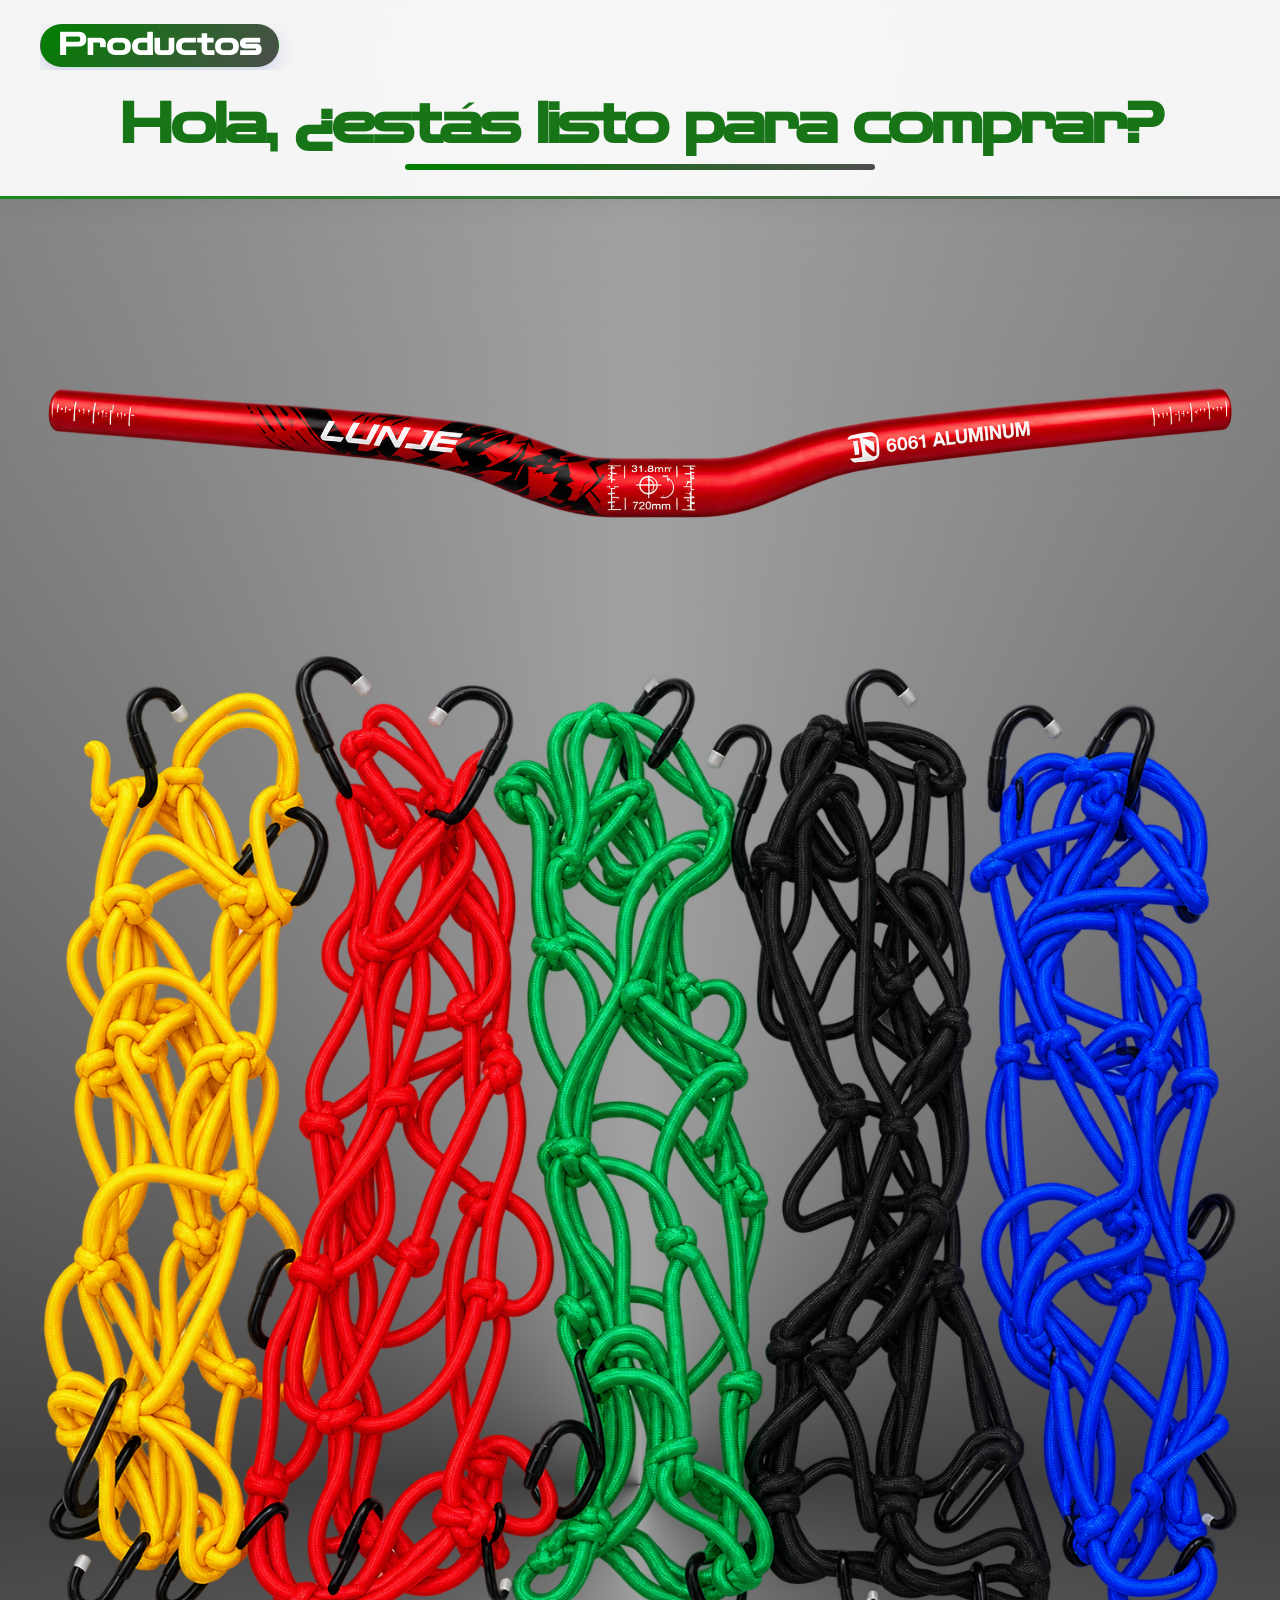
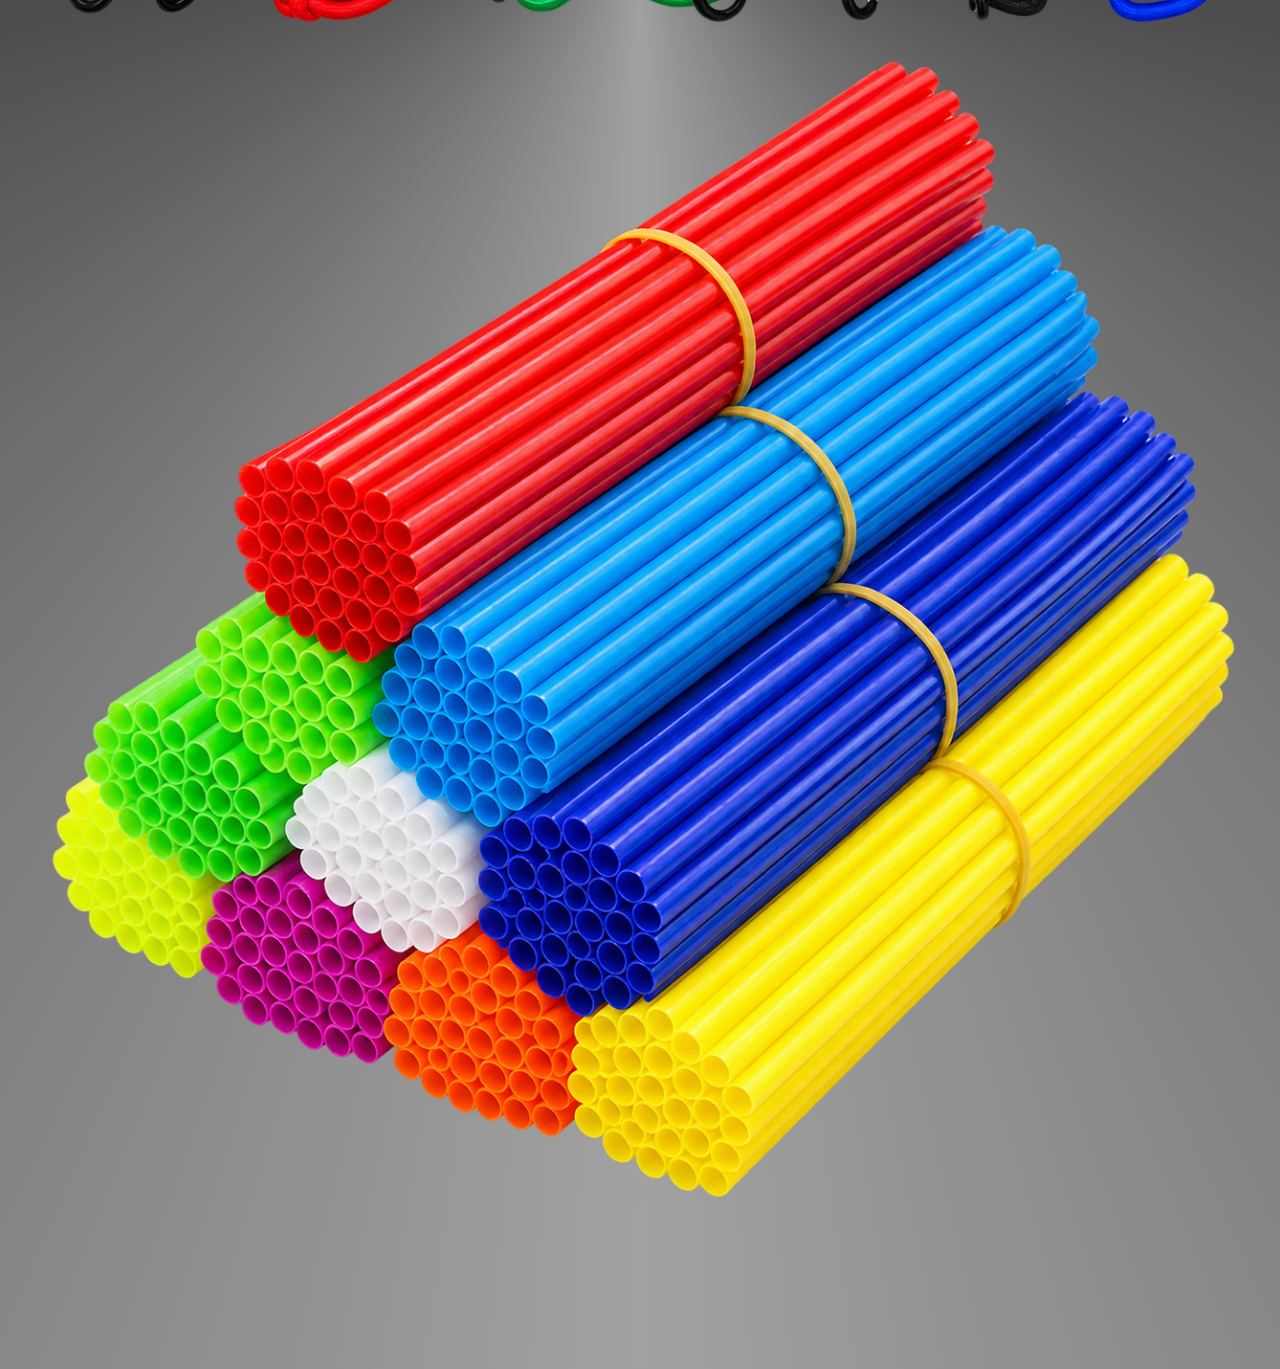
==== commit cb8b1c52: "2salames" ====
--- a/index.html
+++ b/index.html
@@ -18,10 +18,12 @@
         <h1>Hola, ¿estás listo para comprar?</h1>
     </header>
     <main id="main-index">
-        <section class="seccion-miniaturas">
-    <!-- El JavaScript inyectará las fotos de los productos acá adentro -->
-    <div id="grid-miniaturas-destacadas"></div>
-    </section>
+        <div class="img-index">
+            <img src="prod/105.png" alt="Imagen de la tienda">
+            <img src="prod/110.png" alt="Imagen de la tienda">
+            <img src="prod/100.png" alt="Imagen de la tienda">
+        </div>
+            
 
     </main>
     <script src="js.js"></script>
--- a/style.css
+++ b/style.css
@@ -284,7 +284,7 @@
   background:
     var(--blanco);
 
-  font-size: 0.82rem;
+  font-size: 1.2rem;
   font-weight: 750;
 
   transition:
@@ -330,7 +330,7 @@
 
   margin: 0 auto;
 
-  color: var(--gradiente-principal);
+  color: var(--verde-2);
 
   font-size:
     clamp(
@@ -1125,6 +1125,9 @@
 }
 
 .item-info {
+  display: flex;
+  align-items: center;
+  justify-content: center;
   text-align: left;
   padding-right: 50px; /* Más margen para que no toque el tacho */
 }
@@ -1287,6 +1290,35 @@
   font-size:
     1.25rem;
 }
+/* Miniatura de imagen adentro de la tarjeta de checkout */
+.item-checkout-img {
+  display: flex;
+  width: 10px;
+  object-fit: contain;
+  background: #f8fafc;
+  border: 1px solid var(--borde);
+  border-radius: 10px;
+  padding: 4px;
+  
+}
+
+/* En celulares, hacemos que la foto se alinee de forma prolija arriba al lado del título */
+@media (max-width: 650px) {
+  .item-checkout-card {
+    /* Cambiamos a Grid para organizar la foto de manera excelente */
+    grid-template-columns: 60px 2fr;
+    gap: 16px;
+  }
+  
+  .btn-eliminar-item {
+    grid-column: span 2; /* El tacho sigue flotando arriba libre */
+  }
+  
+  .item-controles-precio {
+    grid-column: span 2; /* Los controles ocupan todo el ancho abajo */
+  }
+}
+
 
 
 .total-pago span {
@@ -1810,7 +1842,7 @@
       auto;
 
     align-items:
-      center;
+      start;
 
     padding:
       15px;
@@ -1820,10 +1852,8 @@
   .item-checkout-card img {
 
     width:
-      85px;
-
-    height:
-      85px;
+      125px;
+
   }
 
 
@@ -1905,7 +1935,7 @@
       0 17px;
 
     font-size:
-      0.85rem;
+      1.85rem;
   }
 
 
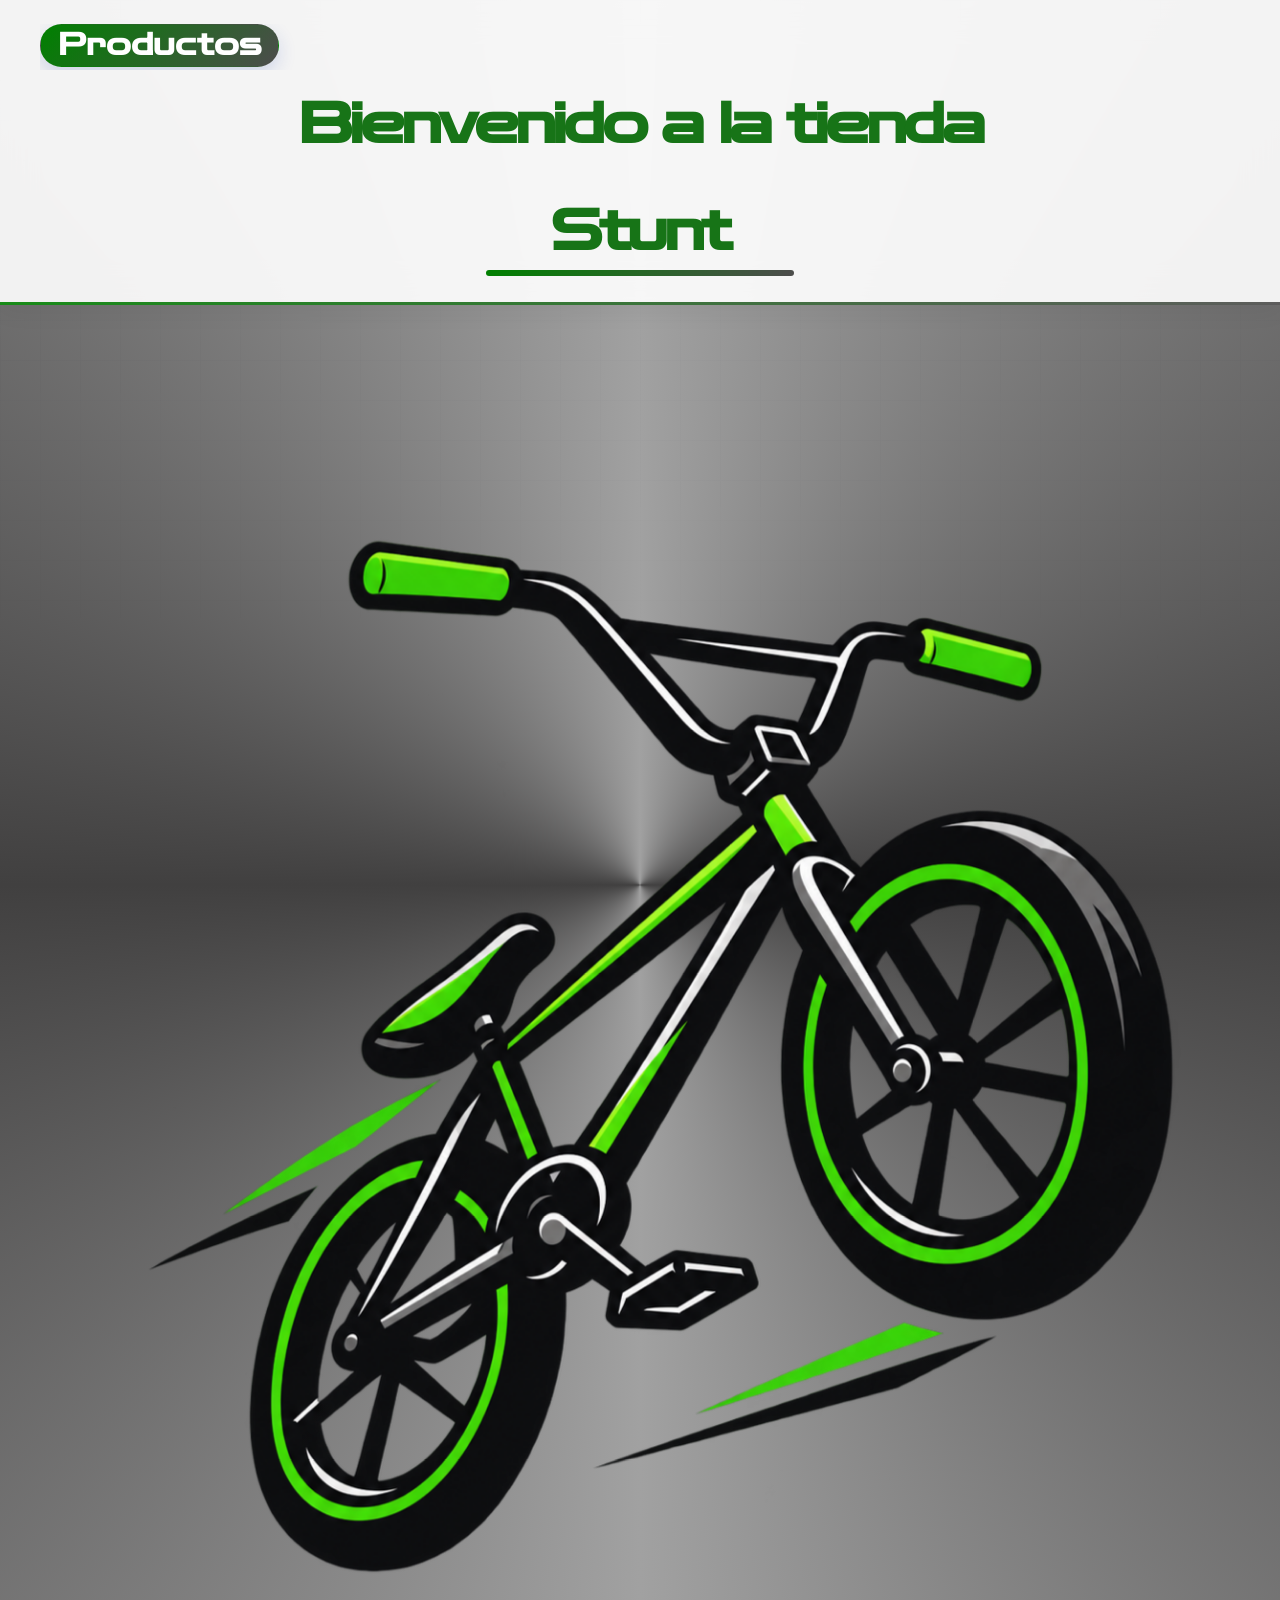
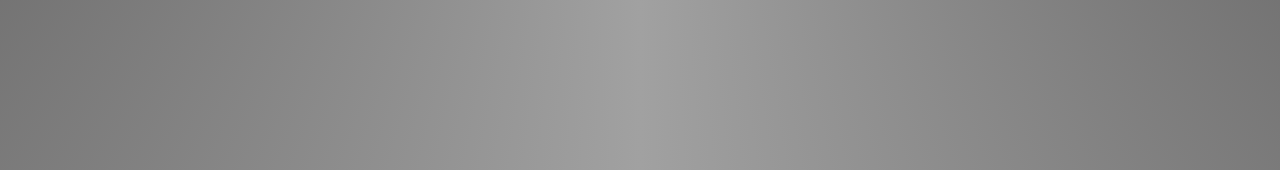
==== commit 0aa12d89: "2salames logopro" ====
--- a/index.html
+++ b/index.html
@@ -8,6 +8,7 @@
    <link rel="preconnect" href="https://fonts.googleapis.com">
 <link rel="preconnect" href="https://fonts.gstatic.com" crossorigin>
 <link href="https://fonts.googleapis.com/css2?family=MedievalSharp&family=Zen+Dots&display=swap" rel="stylesheet">
+<link rel="icon" href="lg.png" type="image/png">
 </head>
 <body>
     <header>
@@ -15,13 +16,11 @@
             <a href="prod.html">Productos</a>
 
         </nav>
-        <h1>Hola, ¿estás listo para comprar?</h1>
+        <h1>Bienvenido a la tienda <br><br> Stunt</h1>
     </header>
     <main id="main-index">
         <div class="img-index">
-            <img src="prod/105.png" alt="Imagen de la tienda">
-            <img src="prod/110.png" alt="Imagen de la tienda">
-            <img src="prod/100.png" alt="Imagen de la tienda">
+            <img src="lg.png" alt="Imagen de la tienda">
         </div>
             
 
--- a/style.css
+++ b/style.css
@@ -2279,4 +2279,7 @@
     transition-duration:
       0.01ms !important;
   }
+}
+.img-index{
+  margin-top: 80px;
 }
